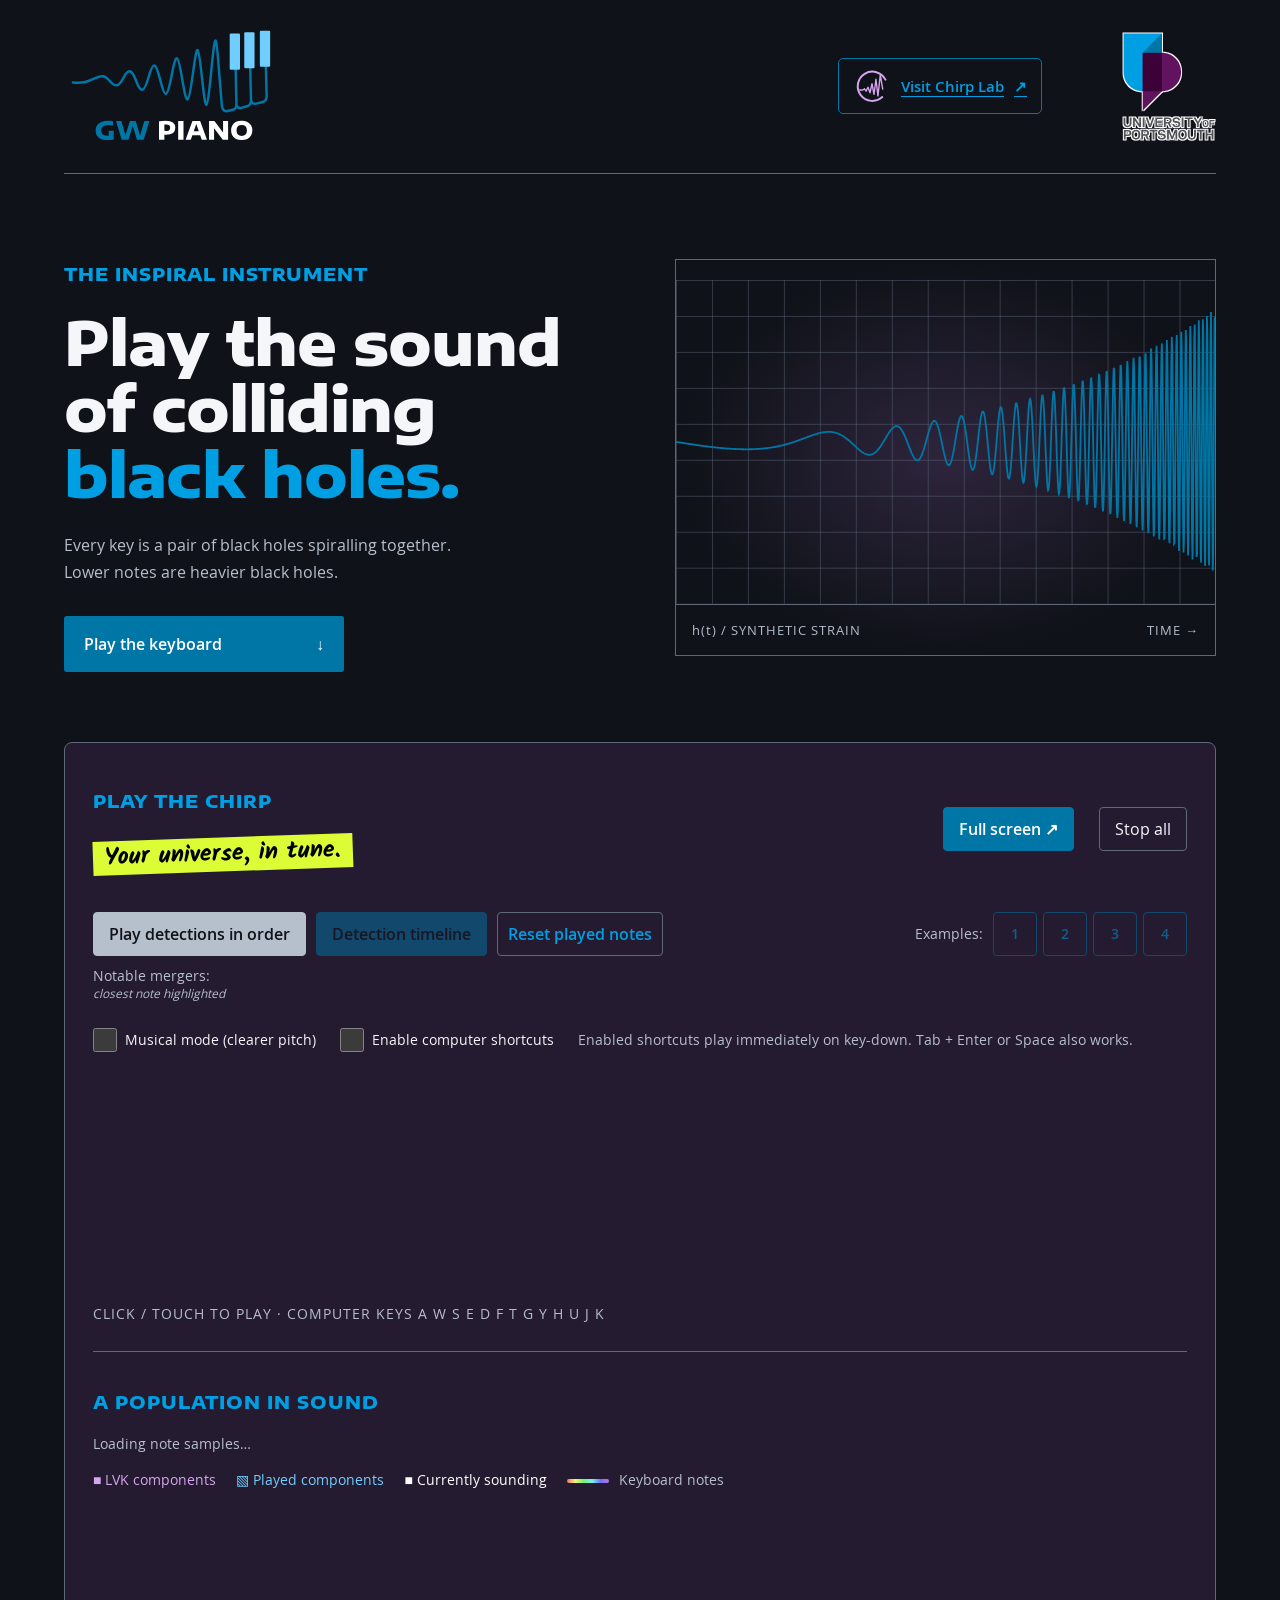
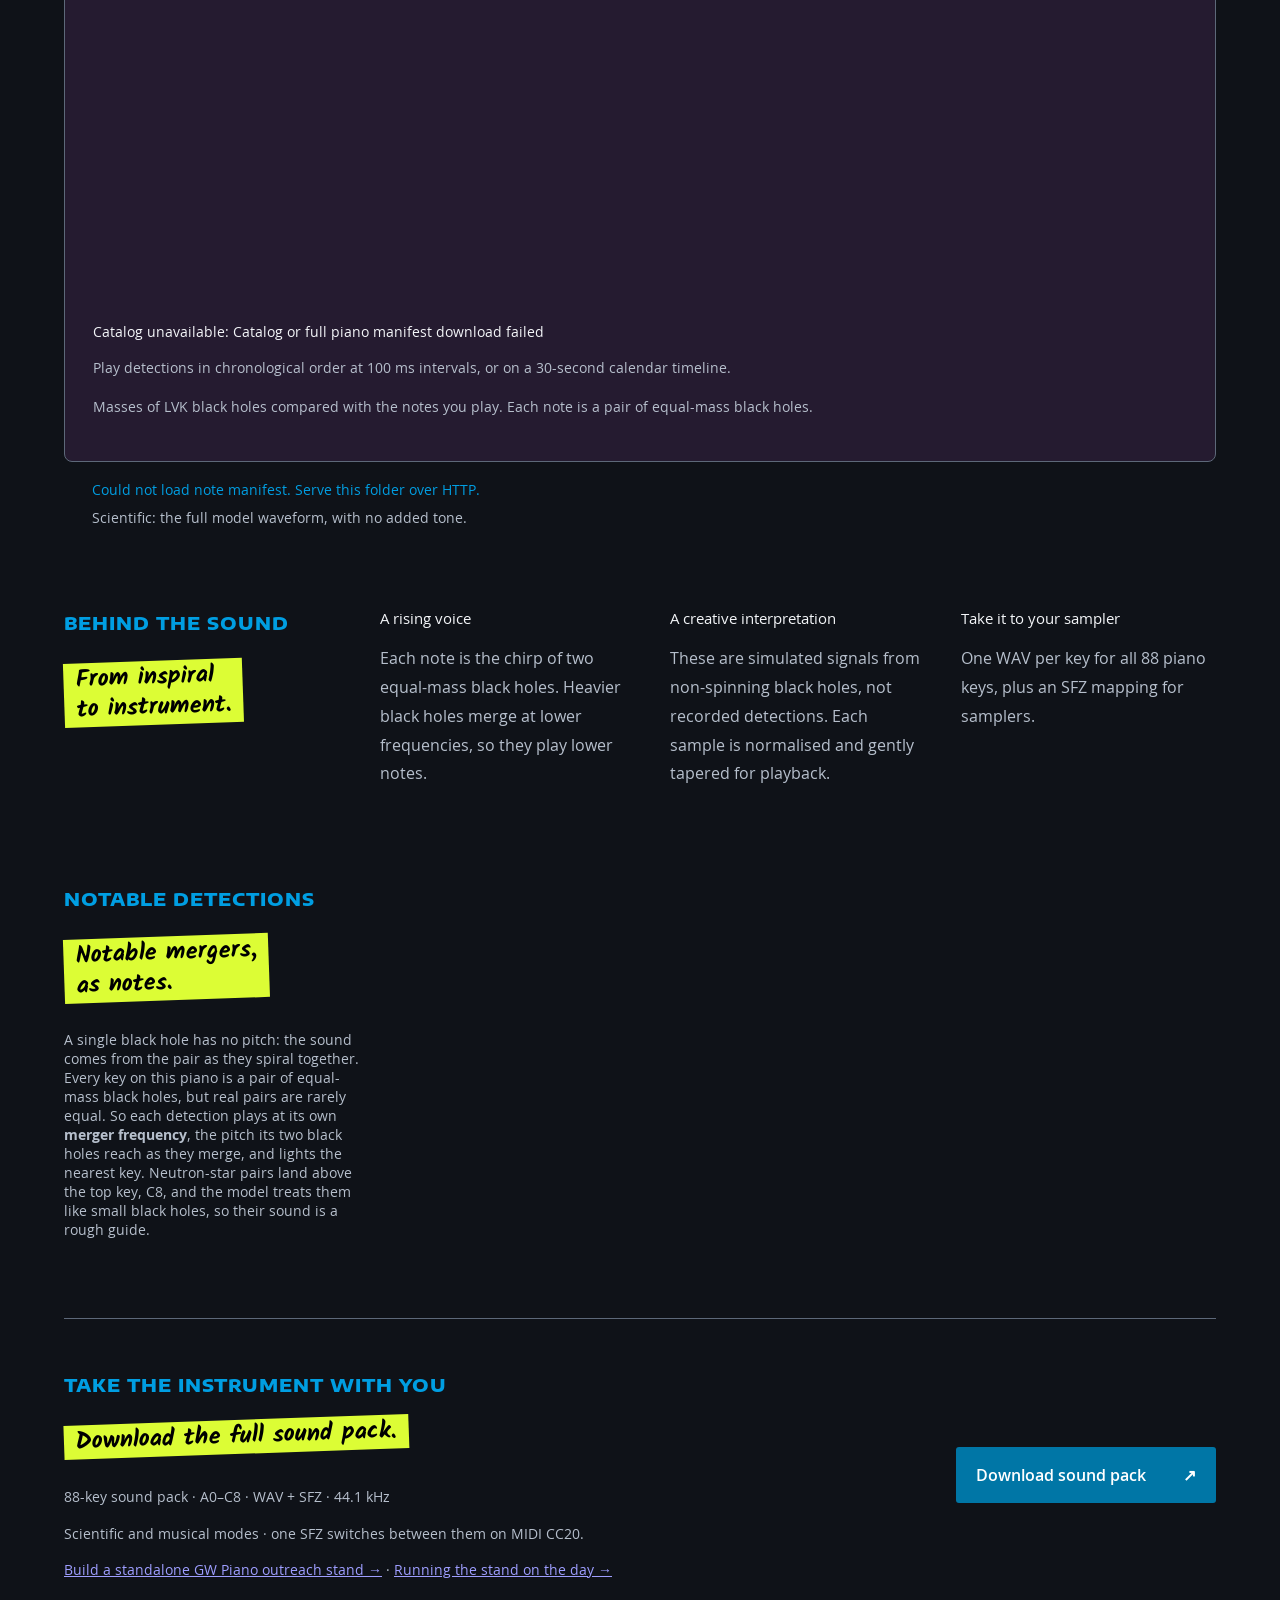
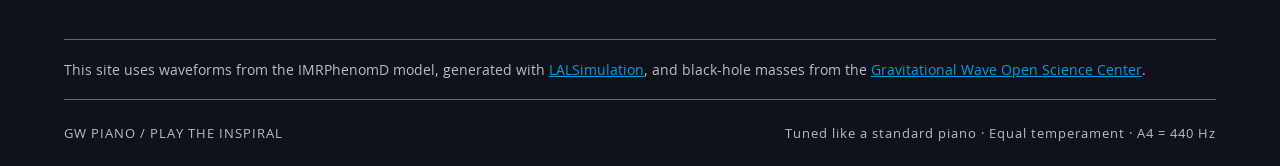
==== src/gw_piano/web/index.html @ 5c6e2a02 "Adopt University of Portsmouth branding and add outreach banner - Single theme config (conf/theme.js" ====
<!doctype html>
<html lang="en"><head><meta charset="utf-8"><meta name="viewport" content="width=device-width,initial-scale=1"><meta name="theme-color" content="#0f1218"><title>GW Piano · Play the inspiral</title><link rel="stylesheet" href="theme.css"><link rel="stylesheet" href="style.css"><script type="module" src="app.js"></script></head>
<body><a class="skip-link" href="#instrument">Skip to keyboard</a><a class="skip-link" href="#population">Skip to mass histogram</a><main>
<header><a class="brand" href="./"><img src="gw-piano-dark.svg" alt="GW Piano — chirp into piano keys" width="220"></a><nav aria-label="Related tools"><a class="chirp-lab" href="https://icg-gravwaves.github.io/chirp-lab/"><img src="chirp-lab.svg" alt="" width="38" height="38"><span>Visit Chirp Lab</span><span aria-hidden="true">↗</span></a></nav><a class="university" href="https://www.port.ac.uk/" aria-label="University of Portsmouth"><img src="portsmouth-dark.svg" alt="University of Portsmouth" width="180"></a></header>
<section class="intro"><div><p class="eyebrow">THE INSPIRAL INSTRUMENT</p><h1>Play the sound<br>of colliding<br><em>black holes.</em></h1><p class="lede">Every key is a pair of black holes spiralling together. Lower notes are heavier black holes.</p><a class="download" href="#instrument">Play the keyboard <span>↓</span></a></div><div class="art"><svg viewBox="0 0 600 360" role="img" aria-label="An accelerating chirp waveform"><defs><pattern id="grid" width="40" height="40" patternUnits="userSpaceOnUse"><path d="M 40 0 L 0 0 0 40" fill="none" stroke="var(--line)" stroke-width="1"/></pattern></defs><rect width="600" height="360" fill="url(#grid)"/><path id="waveform" fill="none" stroke="var(--accent)" stroke-width="2"/></svg><div class="art-label"><span id="hero-label">h(t) / SYNTHETIC STRAIN</span><span>TIME →</span></div></div></section>
<section id="instrument" tabindex="-1" class="instrument" aria-label="Playable keyboard and mass histogram"><div class="toolbar"><div><p class="eyebrow">PLAY THE CHIRP</p><h2 id="current">Your universe, in tune.</h2></div><button id="fullscreen" aria-pressed="false" aria-controls="instrument">Full screen ↗</button><button id="stop">Stop all</button><button id="retry-audio" hidden>Retry audio</button></div><div class="play-actions" role="group" aria-label="Automatic playback"><button id="play-events" type="button" disabled aria-describedby="events-help">Play detections in order</button><button id="play-timeline" type="button" disabled aria-describedby="events-help">Detection timeline</button><button id="pause-events" type="button" aria-pressed="false" hidden>Pause ❚❚</button><button id="reset" type="button">Reset played notes</button><span class="examples" role="group" aria-label="Example tunes"><span aria-hidden="true">Examples:</span><button id="play-tune" data-tune="0" type="button" aria-label="Play example 1" disabled>1</button><button id="play-tune-2" data-tune="1" type="button" aria-label="Play example 2" disabled>2</button><button id="play-tune-3" data-tune="2" type="button" aria-label="Play example 3" disabled>3</button><button id="play-tune-4" data-tune="3" type="button" aria-label="Play example 4" disabled>4</button></span></div><div class="notable-row" role="group" aria-label="Notable detections"><span class="notable-label" aria-hidden="true">Notable mergers:<small>closest note highlighted</small></span><span id="landmark-buttons"></span></div><div class="keyboard-options"><label><input type="checkbox" id="musical-mode" aria-describedby="mode-description"> Musical mode (clearer pitch)</label><label><input type="checkbox" id="shortcuts"> Enable computer shortcuts</label><span>Enabled shortcuts play immediately on key-down. Tab + Enter or Space also works.</span></div><div class="keyboard-scroll"><div id="keyboard" class="keyboard"></div></div><div class="hint"><span>CLICK / TOUCH TO PLAY · COMPUTER KEYS A W S E D F T G Y H U J K</span><span id="range"></span></div><div id="population" tabindex="-1" class="population"><p class="eyebrow">A POPULATION IN SOUND</p><p id="catalog-audio-status" class="small" role="status">Loading note samples…</p><p class="legend"><span class="legend-lvk">■ LVK components</span><span class="legend-played">▧ Played components</span><span class="legend-sounding">■ Currently sounding</span><span class="note-legend"><span class="note-swatch" aria-hidden="true"></span> Keyboard notes</span></p><div class="chart-scroll" role="region" tabindex="0" aria-label="Mass histogram; scroll horizontally to view all bins"><svg id="histogram" viewBox="0 0 1000 370" role="img" aria-label="Overlaid histograms of LVK and played component masses, with solid keyboard note markers behind the bars" aria-describedby="histogram-help"></svg></div><p id="chart-status" role="status"></p><div id="detection-timeline" hidden><div class="run-track"><div id="run-segments"></div><span id="timeline-cursor"></span></div><p id="timeline-date"></p></div><p id="events-help" class="small">Play detections in chronological order at 100 ms intervals, or on a 30-second calendar timeline.</p><p id="histogram-help" class="small">Masses of LVK black holes compared with the notes you play. Each note is a pair of equal-mass black holes.</p><p id="catalog-info" class="small"></p></div></section><div class="instrument-status"><p id="status" role="status">Loading instrument…</p><p id="mode-description" class="playback-note" role="status"></p></div><section class="notes"><div><p class="eyebrow">BEHIND THE SOUND</p><h2>From inspiral<br>to instrument.</h2></div><article><h3>A rising voice</h3><p>Each note is the chirp of two equal-mass black holes. Heavier black holes merge at lower frequencies, so they play lower notes. <span id="note-examples"></span></p></article><article><h3>A creative interpretation</h3><p>These are simulated signals from non-spinning black holes, not recorded detections. Each sample is normalised and gently tapered for playback.</p></article><article><h3>Take it to your sampler</h3><p>One WAV per key for all 88 piano keys, plus an SFZ mapping for samplers.</p></article></section><section class="landmarks" aria-labelledby="landmarks-title"><div><p class="eyebrow">NOTABLE DETECTIONS</p><h2 id="landmarks-title">Notable mergers,<br>as notes.</h2><p class="small">A single black hole has no pitch: the sound comes from the pair as they spiral together. Every key on this piano is a pair of equal-mass black holes, but real pairs are rarely equal. So each detection plays at its own <b>merger frequency</b>, the pitch its two black holes reach as they merge, and lights the nearest key. Neutron-star pairs land above the top key, C8, and the model treats them like small black holes, so their sound is a rough guide.</p></div><div id="landmark-list" class="landmark-list"></div></section>
<section id="sound-pack" class="pack-download" aria-labelledby="pack-title"><div><p class="eyebrow">TAKE THE INSTRUMENT WITH YOU</p><h2 id="pack-title">Download the full sound pack.</h2><p id="pack-info" class="small">88-key sound pack · A0–C8 · WAV + SFZ · 44.1 kHz</p><p class="small">Scientific and musical modes · one SFZ switches between them on MIDI CC20.</p><p class="small"><a href="stand.html">Build a standalone GW Piano outreach stand →</a> · <a href="stand-day.html">Running the stand on the day →</a></p></div><a class="download" href="gw-piano-sound-pack.zip" download>Download sound pack <span>↗</span></a></section><p class="credits small">This site uses waveforms from the IMRPhenomD model, generated with <a href="https://lscsoft.docs.ligo.org/lalsuite/lalsimulation/">LALSimulation</a>, and black-hole masses from the <a href="https://gwosc.org/">Gravitational Wave Open Science Center</a>.</p><footer><span>GW PIANO / PLAY THE INSPIRAL</span><span>Tuned like a standard piano · Equal temperament · A4 = 440 Hz</span></footer>
</main></body></html>
---- src/gw_piano/web/theme.css ----
/* Generated by conf/sync_palette.py; edit conf/theme.json. */
@font-face{font-family:'Encode Sans Expanded';font-weight:800;font-display:swap;src:url(EncodeSansExpanded-ExtraBold.ttf) format('truetype')}
@font-face{font-family:'Open Sans';font-weight:400;font-display:swap;src:url(OpenSans-Regular.ttf) format('truetype')}
@font-face{font-family:'Open Sans';font-weight:600;font-display:swap;src:url(OpenSans-SemiBold.ttf) format('truetype')}
@font-face{font-family:'Open Sans';font-weight:700;font-display:swap;src:url(OpenSans-Bold.ttf) format('truetype')}
@font-face{font-family:'Kalam';font-weight:700;font-display:swap;src:url(Kalam-Bold.ttf) format('truetype')}
@font-face{font-family:'Anton';font-weight:400;font-display:swap;src:url(Anton-Regular.ttf) format('truetype')}
:root {
  color-scheme: dark;
  --brand-purple: #621360;
  --brand-purple-dark: #3c0238;
  --brand-blue: #0076a6;
  --brand-blue-bright: #009ee2;
  --bg: #0f1218;
  --panel: #251b30;
  --surface: #2e253d;
  --line: #5d6879;
  --muted: #b6bfcc;
  --text: #f4f6f9;
  --accent: #0076a6;
  --accent-text: #009ee2;
  --signal: #70ceff;
  --catalog: #d5a5ed;
  --on-accent: #ffffff;
  --on-signal: #0f1218;
  --white: #ffffff;
  --black: #000000;
  --key-white: #eeeeee;
  --key-ink: #313131;
  --key-dark: #171717;
  --key-black: #050505;
  --success: #a9df98;
  --warning: #ffc56e;
  --danger: #ff8eac;
  --accent-glow: #009ee255;
  --signal-glow: #70ceff55;
  --accent-wash: #0076a633;
  --accent-subtle: #0076a614;
  --overlay: #0f1218dd;
  --overlay-light: #0f121855;
  --shadow: #00000088;
  --highlight: #dcfd35;
  --highlight-pink: #e2147e;
  --font-heading: 'Encode Sans Expanded', sans-serif;
  --weight-heading: 800;
  --font-body: 'Open Sans', sans-serif;
  --weight-body: 400;
  --font-note: 'Kalam', sans-serif;
  --weight-note: 700;
  --font-label: 'Anton', sans-serif;
  --weight-label: 400;
}
---- src/gw_piano/web/style.css ----
*{box-sizing:border-box}body{margin:0;background:var(--bg);color:var(--text);font-family:var(--font-body)}main{max-width:1440px;margin:auto;padding:0 5%}header{display:flex;justify-content:space-between;align-items:center;padding:30px 0;border-bottom:1px solid var(--line);font-size:11px;letter-spacing:2px}.brand{font-size:16px;color:inherit;text-decoration:none}.intro{display:grid;grid-template-columns:1fr 1fr;align-items:center;gap:6%;padding:70px 0}.eyebrow{font-size:13px;letter-spacing:2px;color:var(--accent-text)}h1{font-family:var(--font-heading);font-size:clamp(36px,4.8vw,70px);line-height:1.08;font-weight:var(--weight-heading);letter-spacing:-1px;margin:24px 0}em{font-style:normal;color:var(--accent-text)}.lede{max-width:390px;color:var(--muted);font-size:16px;line-height:1.7}.download{display:flex;justify-content:space-between;max-width:280px;background:var(--accent);color:var(--on-accent);padding:17px 20px;text-decoration:none;border-radius:3px;margin-top:30px;font-weight:600}.small{font-size:14px;color:var(--muted)}.art{position:relative;border:1px solid var(--line);padding:20px 0 0;background:radial-gradient(ellipse,var(--surface),transparent 70%)}.art svg{width:100%;display:block}.art-label{display:flex;justify-content:space-between;padding:16px;font-size:13px;letter-spacing:1px;color:var(--muted);border-top:1px solid var(--line)}.instrument{padding:28px;background:var(--panel);border:1px solid var(--line);border-radius:8px}.toolbar{display:flex;align-items:center;gap:25px;margin-bottom:24px}.toolbar>div{flex:1}h2{font-family:var(--font-heading);font-size:24px;font-weight:var(--weight-heading);margin:12px 0}.toolbar label{font-size:14px;letter-spacing:1px;display:flex;align-items:center;gap:12px}input{accent-color:var(--accent);width:100px}button{font:inherit;cursor:pointer}#stop{background:transparent;border:1px solid var(--line);color:var(--text);border-radius:4px;padding:10px 15px}.keyboard-scroll{overflow-x:auto;padding-bottom:6px}.keyboard{position:relative;height:205px;min-width:780px;touch-action:pan-x}.key{appearance:none;-webkit-appearance:none;position:absolute;top:0;border-radius:0 0 5px 5px;display:flex;flex-direction:column;justify-content:flex-end;align-items:center;padding:0 0 15px;border:1px solid var(--line);gap:7px;user-select:none;touch-action:manipulation}.white{height:200px;background:linear-gradient(var(--white),var(--key-white));color:var(--key-ink);z-index:1}.black{height:125px;background:linear-gradient(var(--key-dark),var(--key-black));color:var(--text);z-index:2;box-shadow:0 4px 2px var(--shadow)}.key span{font-size:12px}.key kbd{font-family:inherit;font-size:12px}.key.active{background:var(--accent);color:var(--on-accent);box-shadow:0 0 24px var(--accent-glow)}.black.active{background:var(--signal);color:var(--on-signal);box-shadow:0 0 24px var(--signal-glow)}.key:focus-visible,button:focus-visible,a:focus-visible{outline:3px solid var(--white);outline-offset:3px;box-shadow:0 0 0 6px var(--bg)}.hint{display:flex;justify-content:space-between;gap:20px;color:var(--muted);font-size:14px;letter-spacing:1px;margin-top:15px}#status{font-size:14px;color:var(--accent-text);margin:14px 0 0}.notes{display:grid;grid-template-columns:1.1fr 1fr 1fr 1fr;gap:35px;padding:65px 0}.notes h3{font-size:15px;font-weight:500}.notes article p{font-size:16px;color:var(--muted);line-height:1.8}footer{border-top:1px solid var(--line);padding:24px 0;display:flex;justify-content:space-between;font-size:13px;color:var(--muted);letter-spacing:1px}@media(max-width:760px){header>span{display:none}.intro{grid-template-columns:1fr;padding:40px 0;gap:35px}h1{letter-spacing:-.5px}.art{max-width:550px}.instrument{padding:16px}.toolbar{flex-wrap:wrap;gap:12px}.toolbar>div{flex-basis:100%}.notes{grid-template-columns:1fr 1fr;gap:20px}.hint,footer{flex-direction:column}.hint{line-height:1.7}footer{gap:12px}}@media(prefers-reduced-motion:reduce){*{scroll-behavior:auto}}
.population{margin-top:28px;padding-top:20px;border-top:1px solid var(--line)}.population svg{width:100%;min-height:180px}.population svg text{fill:var(--muted);font:16px sans-serif}.population a{color:var(--accent-text);font-size:14px}.population .small{line-height:1.8}.legend{display:flex;gap:20px;font-size:14px}.legend .legend-lvk{color:var(--catalog)}.legend .legend-played{color:var(--signal)}.legend .legend-sounding{color:var(--white)}#reset{background:transparent;color:var(--accent-text);border:1px solid var(--line);border-radius:4px;padding:10px}#chart-status{font-size:14px}
.brand{display:block;line-height:0}.brand img{display:block;width:220px;height:auto}.university{display:block;padding:8px 0 8px 24px}.university img{display:block;width:94px;height:auto}header{gap:28px;padding:24px 0}@media(max-width:500px){.brand img{width:180px}.university{padding-left:12px}.university img{width:74px}header{gap:16px}}

#fullscreen{background:var(--accent);color:var(--on-accent);border:1px solid var(--accent);border-radius:4px;padding:10px 15px;font-weight:600;min-height:44px}.key{touch-action:none}.outreach-open{overflow:hidden}.instrument.outreach{position:fixed;inset:0;z-index:1000;width:100%;height:100%;height:100dvh;max-width:none;display:flex;flex-direction:column;border:0;border-radius:0;padding:max(20px,env(safe-area-inset-top)) max(20px,env(safe-area-inset-right)) max(20px,env(safe-area-inset-bottom)) max(20px,env(safe-area-inset-left));background:var(--bg)}.instrument.outreach .toolbar{flex-shrink:0;flex-wrap:wrap}.instrument.outreach .toolbar h2{font-size:clamp(18px,2.5vw,32px)}.instrument.outreach .keyboard-scroll{flex:1;min-height:160px;display:flex;overflow:visible}.instrument.outreach .keyboard{min-width:0;width:100%;height:100%}.instrument.outreach .white{height:calc(100% - 5px)}.instrument.outreach .black{height:62%}.instrument.outreach .key span{font-size:clamp(12px,1.4vw,18px)}.instrument.outreach .key kbd{font-size:12px}.instrument.outreach .hint{flex-shrink:0}.instrument.outreach #status{min-height:20px}.instrument:fullscreen{background:var(--bg)}@media(max-width:600px){.instrument.outreach{padding:16px 8px}.instrument.outreach .toolbar{gap:8px}.instrument.outreach .toolbar>div{flex-basis:100%}.instrument.outreach .key kbd{display:none}.instrument.outreach .hint{font-size:12px;gap:4px}.instrument.outreach .key{padding-bottom:12px}}

/* Dual-color focus indicators remain visible on light keys and dark controls. */
.key:focus-visible{outline:3px solid var(--white);outline-offset:-6px;box-shadow:inset 0 0 0 9px var(--bg)}
input:focus-visible,.chart-scroll:focus-visible{outline:3px solid var(--white);outline-offset:3px;box-shadow:0 0 0 6px var(--bg)}
button{min-height:44px}

.keyboard-options{display:flex;align-items:center;flex-wrap:wrap;gap:12px 24px;margin-bottom:16px;font-size:14px;color:var(--muted)}
.keyboard-options label{display:flex;align-items:center;gap:8px;min-height:44px;color:var(--text)}
.keyboard-options input{width:24px;height:24px;margin:0}
.chart-scroll{overflow-x:auto;margin:12px 0}
.population .chart-scroll svg{min-width:1000px;display:block}
input[type=range]{appearance:none;-webkit-appearance:none;background:transparent;min-height:44px}
input[type=range]::-webkit-slider-runnable-track{height:6px;border-radius:3px;background:var(--line)}
input[type=range]::-moz-range-track{height:6px;border-radius:3px;background:var(--line)}
input[type=range]::-webkit-slider-thumb{appearance:none;-webkit-appearance:none;width:22px;height:26px;margin-top:-10px;border:2px solid var(--bg);border-radius:5px;background:var(--accent)}
input[type=range]::-moz-range-thumb{width:22px;height:26px;border:2px solid var(--bg);border-radius:5px;background:var(--accent)}
.instrument.outreach .keyboard-options{flex-shrink:0;margin-bottom:8px}
@media(max-width:600px){.notes{grid-template-columns:1fr}.toolbar{gap:12px}.legend{flex-wrap:wrap}.instrument.outreach .keyboard-options{gap:4px 12px;font-size:12px}}
@media(forced-colors:active){.key{forced-color-adjust:none}.key:focus-visible{outline-color:var(--black);box-shadow:inset 0 0 0 9px var(--white)}}
.instrument.outreach{overflow:auto}
.instrument.outreach .toolbar{position:sticky;top:0;z-index:5;background:var(--bg)}
.skip-link{position:fixed;left:16px;top:-100px;z-index:2000;background:var(--accent);color:var(--bg);padding:12px 18px;font-size:16px}
.skip-link:focus{top:12px}
section:focus-visible{outline:3px solid var(--white);outline-offset:3px}

#retry-audio{background:var(--accent);color:var(--bg);border:1px solid var(--accent);border-radius:4px;padding:10px 15px}.playback-note{font-size:14px;color:var(--muted);line-height:1.5;margin:8px 0 0}.key:disabled{cursor:wait}.key:disabled span,.key:disabled kbd{color:inherit}.instrument.outreach .playback-note{font-size:12px;flex-shrink:0}

.pack-download{display:flex;justify-content:space-between;align-items:center;flex-wrap:wrap;gap:24px;border-top:1px solid var(--line);padding:36px 0 44px}.pack-download .download{margin:0;min-width:260px}.pack-download .small{line-height:1.6}

.legend{flex-wrap:wrap}.note-legend{color:var(--muted)}.note-swatch{display:inline-block;width:42px;height:4px;margin-right:6px;vertical-align:middle;border-radius:2px;background:linear-gradient(90deg,hsl(0,85%,70%),hsl(60,85%,70%),hsl(120,85%,70%),hsl(180,85%,70%),hsl(240,85%,70%),hsl(275,85%,70%))}.population svg text.note-label{font-size:12px;font-weight:500;stroke:var(--bg);stroke-width:3px;paint-order:stroke;stroke-linejoin:round}.population svg text.played-note{font-weight:var(--weight-heading);text-decoration:underline}

.note-labels{pointer-events:none}

#play-events{background:var(--accent);color:var(--bg);border:1px solid var(--accent);border-radius:4px;padding:10px 15px;font-weight:600}#play-events:disabled{background:var(--muted);border-color:var(--muted);cursor:wait}

.note-marker.sounding-note line{stroke:var(--white);stroke-opacity:1;stroke-width:3}.population svg text.note-label.sounding-note{fill:var(--white)!important;font-weight:var(--weight-heading);text-decoration:underline}

.played-bar{fill:url(#played-stripes);fill-opacity:1;stroke:none}.played-bar.sounding-bin{fill:var(--white)}

.run-track{position:relative;height:36px;margin:22px 0;background:var(--surface);border:1px solid var(--line)}#run-segments a{position:absolute;top:0;height:100%;background:var(--brand-purple);color:var(--white);text-align:center;font-size:12px;padding-top:6px;box-sizing:border-box;overflow:hidden}#timeline-cursor{position:absolute;top:-5px;bottom:-5px;width:3px;background:var(--white);pointer-events:none}#timeline-date{font-family:ui-monospace,SFMono-Regular,Menlo,Consolas,monospace;font-variant-numeric:tabular-nums;color:var(--white);font-size:14px}

header nav{margin-left:auto;margin-right:28px}.chirp-lab{display:inline-flex;align-items:center;gap:10px;color:var(--accent-text);font-size:15px;font-weight:600;letter-spacing:0;text-underline-offset:4px;white-space:nowrap}@media(max-width:600px){header{flex-wrap:wrap;gap:20px}header nav{margin-left:0;margin-right:0;order:3;width:100%}}

.chirp-lab{border:1px solid var(--accent);border-radius:5px;padding:8px 14px;text-decoration:underline;min-height:44px}.chirp-lab:hover{background:var(--surface);color:var(--white)}.chirp-lab:focus-visible{outline:3px solid var(--white);outline-offset:4px}

.population .toolbar{flex-wrap:wrap}.population .toolbar>div:first-child{flex:1 0 100%}.toolbar>.timeline-toggle{flex:0 0 auto;display:inline-flex;border:1px solid var(--accent);border-radius:6px;padding:3px;gap:3px;max-width:100%}.timeline-toggle button{appearance:none;-webkit-appearance:none;display:block;margin:0;border:0;min-height:44px;padding:8px 14px;border-radius:3px;color:var(--text);background:transparent;font:inherit;font-size:14px;line-height:1.3;white-space:nowrap}.timeline-toggle button[aria-checked="true"]{background:var(--accent);color:var(--bg);font-weight:700}.timeline-toggle button:focus-visible{outline:3px solid var(--white);outline-offset:4px}.timeline-toggle button:hover{box-shadow:inset 0 0 0 1px var(--accent)}

@media(max-width:600px){.toolbar>.timeline-toggle{flex:1 1 100%;width:100%;min-width:0}.timeline-toggle button{flex:1 1 0;min-width:0;white-space:normal}}

#pause-events{background:transparent;color:var(--accent-text);border:1px solid var(--accent);border-radius:4px;padding:10px 15px;font-weight:600}#pause-events[aria-pressed="true"]{background:var(--accent);color:var(--bg)}
.credits{border-top:1px solid var(--line);padding:20px 0 0;margin:0 0 20px}.credits a{color:var(--accent-text)}

.play-actions{display:flex;flex-wrap:wrap;gap:10px;margin-bottom:16px}.play-actions button{border-radius:4px;padding:10px 15px;font-weight:600}[data-tune],#play-timeline{background:transparent;color:var(--accent-text);border:1px solid var(--accent)}#play-timeline{background:var(--accent);color:var(--bg)}[data-tune]:disabled,#play-timeline:disabled{opacity:.5;cursor:wait}.play-actions [data-state="playing"],.play-actions [data-state="preparing"]{background:var(--white);color:var(--bg);border-color:var(--white)}
/* Full screen: keyboard on top at a fixed share of the height, histogram and timeline below. */
.instrument.outreach .keyboard-scroll{flex:0 0 auto;height:clamp(160px,38dvh,420px)}.instrument.outreach .play-actions{flex-shrink:0;margin-bottom:8px}.instrument.outreach .population{flex-shrink:0;margin-top:12px;padding-top:12px}.instrument.outreach .population .small{margin:4px 0}.instrument.outreach .chart-scroll svg{min-width:0;width:100%;max-height:40dvh}.instrument.outreach .run-track{margin:10px 0}
@media(max-width:600px){.play-actions button{flex:1 1 100%}}
.instrument.outreach .keyboard-scroll{height:clamp(150px,32dvh,380px)}.instrument.outreach .keyboard-options>span,.instrument.outreach #events-help,.instrument.outreach #histogram-help,.instrument.outreach #catalog-info,.instrument.outreach .population>.eyebrow,.instrument.outreach .hint{display:none}.instrument.outreach .toolbar{margin-bottom:10px}.instrument.outreach .toolbar h2{margin:4px 0}.instrument.outreach .chart-scroll svg{max-height:38dvh}
.instrument.outreach .keyboard-scroll{height:clamp(150px,30dvh,360px)}.instrument.outreach .population{flex:1 1 auto;min-height:0;display:flex;flex-direction:column;margin-top:8px;padding-top:8px}.instrument.outreach .chart-scroll{flex:1 1 auto;min-height:150px;margin:4px 0}.instrument.outreach .chart-scroll svg{height:100%;max-height:none;min-height:0}.instrument.outreach #catalog-audio-status,.instrument.outreach #mode-description{display:none}.instrument.outreach .legend{margin:0}.instrument.outreach #chart-status{margin:2px 0}
.instrument-status{padding:4px 28px 0}
.examples{display:inline-flex;align-items:center;gap:6px;margin-left:auto;color:var(--muted);font-size:14px}.examples span{margin-right:4px}.play-actions .examples button{min-width:44px;min-height:44px;padding:8px 0;text-align:center}@media(max-width:600px){.examples{margin-left:0;flex:1 1 100%}.play-actions .examples button{flex:1 1 0}}
.landmarks{display:grid;grid-template-columns:1.1fr 3fr;gap:35px;padding:0 0 65px}.landmark-list{display:grid;grid-template-columns:repeat(auto-fill,minmax(250px,1fr));gap:20px}.landmark{border:1px solid var(--line);border-radius:8px;padding:18px;background:var(--panel)}.landmark h3{font-size:15px;font-weight:500;margin:6px 0}.landmark p{font-size:15px;color:var(--muted);line-height:1.7;margin:8px 0}.landmark .eyebrow{font-size:12px}.landmark .pair{font-size:14px;margin:4px 0}.landmark .landmark-note{font-family:var(--font-heading);font-weight:var(--weight-heading);font-size:20px;color:var(--accent-text);margin:6px 0 12px}.landmark button{background:transparent;border:1px solid var(--line);color:var(--text);border-radius:4px;padding:8px 12px}@media(max-width:760px){.landmarks{grid-template-columns:1fr}}

/* Section headings: eyebrow in the heading face, subtitle as a handwritten note on a lime highlight */
.eyebrow{font-family:var(--font-heading);font-weight:var(--weight-heading);color:var(--accent-text);letter-spacing:1px}
section>div>h2,.toolbar h2{display:inline-block;font-family:var(--font-note);font-weight:var(--weight-note);color:var(--black);background:var(--highlight);padding:2px 12px;line-height:1.25;letter-spacing:0}
.notable-row{display:flex;flex-wrap:wrap;align-items:center;gap:6px;margin:-6px 0 16px;color:var(--muted);font-size:14px}
.notable-row>span:first-child{margin-right:4px}#landmark-buttons{display:contents}
#landmark-buttons button{background:transparent;color:var(--accent-text);border:1px solid var(--accent);border-radius:4px;padding:6px 10px;font-size:13px;min-height:36px}
#landmark-buttons button:hover{background:var(--accent-wash)}
/* Landmark cards follow the section heading style */
.landmark .eyebrow{font-size:16px;letter-spacing:0;color:var(--accent-text)}
.landmark h3{display:inline-block;font-family:var(--font-note);font-weight:var(--weight-note);font-size:17px;color:var(--black);background:var(--highlight);padding:1px 8px;line-height:1.3}
/* Larger section titles; subtitles tilted like a stuck-on label */
.eyebrow{font-size:18px}
section>div>h2,.toolbar h2,.landmark h3{transform:rotate(-2deg);transform-origin:left center}
.landmark .eyebrow{font-size:16px}
/* University pink marks what is sounding now and what the pointer is over */
.play-actions [data-state="playing"],.play-actions [data-state="preparing"],#play-events[data-state="playing"],#play-timeline[data-state="playing"],#play-events[data-state="preparing"],#play-timeline[data-state="preparing"]{background:var(--highlight-pink);color:var(--white);border-color:var(--highlight-pink)}
#landmark-buttons button:hover,.landmark button:hover,[data-tune]:hover{background:var(--highlight-pink);color:var(--white);border-color:var(--highlight-pink)}
.key.active,.black.active{background:var(--highlight-pink);color:var(--white);box-shadow:0 0 24px #e2147e66}

/* Notable merger buttons span the panel; pink while sounding */
.notable-row{flex-wrap:nowrap;align-items:stretch}
.notable-label{display:flex;flex-direction:column;justify-content:center;margin-right:6px;white-space:nowrap}
.notable-label small{font-size:12px;color:var(--muted);font-style:italic}
#landmark-buttons{display:flex;flex:1;gap:6px;flex-wrap:wrap}
#landmark-buttons button{flex:1 1 0;min-width:110px;font-family:var(--font-heading);font-weight:var(--weight-heading);font-size:13px}
#landmark-buttons button[data-state="playing"]{background:var(--highlight-pink);color:var(--white);border-color:var(--highlight-pink)}
@media(max-width:760px){.notable-row{flex-wrap:wrap}}
#landmark-buttons{display:grid;grid-template-columns:repeat(4,1fr)}
#landmark-buttons button{min-width:0}
@media(min-width:1200px){#landmark-buttons{grid-template-columns:repeat(8,1fr)}}
.instrument.outreach #landmark-buttons{grid-template-columns:repeat(8,1fr)}
.landmark h3{display:table;margin-left:auto;margin-right:auto;text-align:center;transform-origin:center}
/* A sounding key shows only the pink highlight; the focus ring returns once it stops */
.key.active:focus-visible,.black.active:focus-visible{outline:none;box-shadow:0 0 24px #e2147e66}
.landmark .pair{color:var(--highlight-pink);font-weight:600}
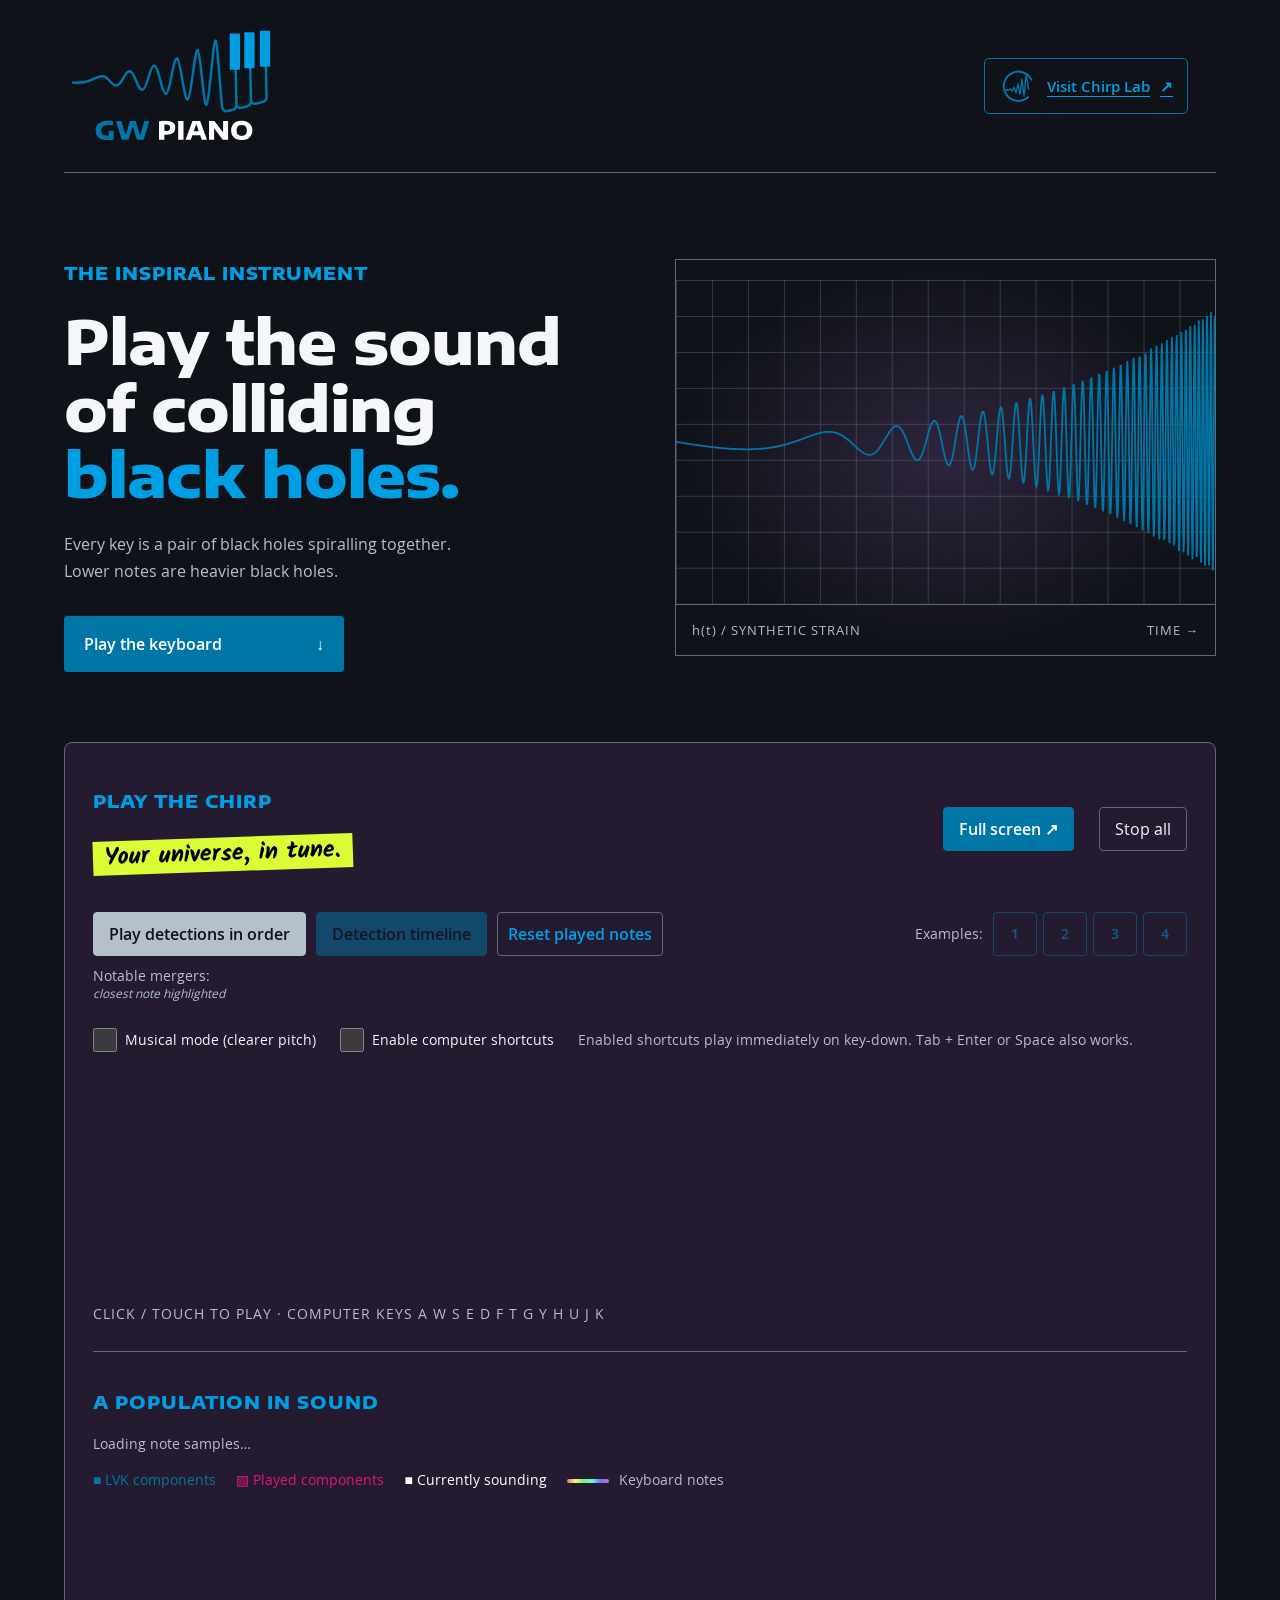
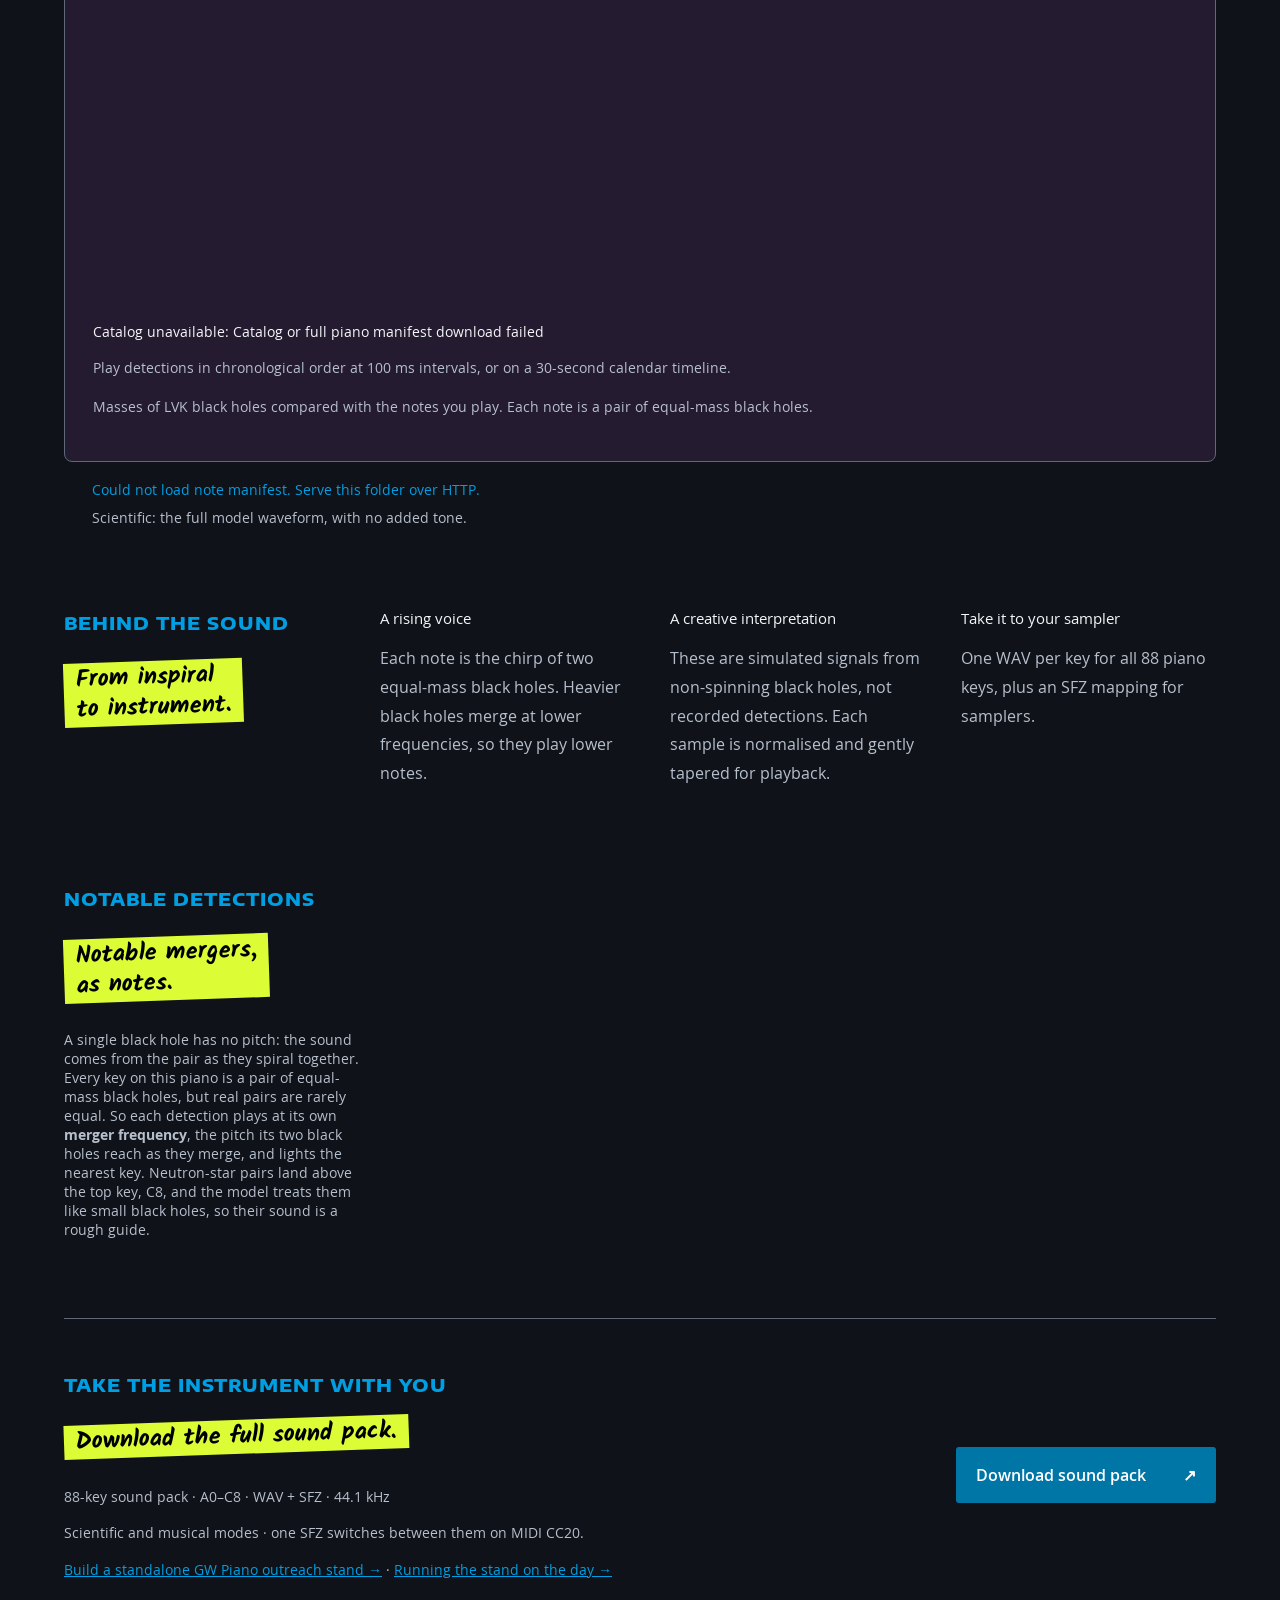
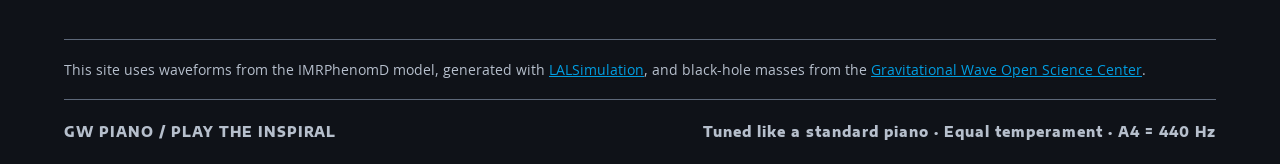
==== commit 99e50d9f: "Drop University logo, restyle kiosk screens and record the spectrogram - Remove the University of Po" ====
--- a/src/gw_piano/web/index.html
+++ b/src/gw_piano/web/index.html
@@ -1,7 +1,7 @@
 <!doctype html>
 <html lang="en"><head><meta charset="utf-8"><meta name="viewport" content="width=device-width,initial-scale=1"><meta name="theme-color" content="#0f1218"><title>GW Piano · Play the inspiral</title><link rel="stylesheet" href="theme.css"><link rel="stylesheet" href="style.css"><script type="module" src="app.js"></script></head>
 <body><a class="skip-link" href="#instrument">Skip to keyboard</a><a class="skip-link" href="#population">Skip to mass histogram</a><main>
-<header><a class="brand" href="./"><img src="gw-piano-dark.svg" alt="GW Piano — chirp into piano keys" width="220"></a><nav aria-label="Related tools"><a class="chirp-lab" href="https://icg-gravwaves.github.io/chirp-lab/"><img src="chirp-lab.svg" alt="" width="38" height="38"><span>Visit Chirp Lab</span><span aria-hidden="true">↗</span></a></nav><a class="university" href="https://www.port.ac.uk/" aria-label="University of Portsmouth"><img src="portsmouth-dark.svg" alt="University of Portsmouth" width="180"></a></header>
+<header><a class="brand" href="./"><img src="gw-piano-dark.svg" alt="GW Piano — chirp into piano keys" width="220"></a><nav aria-label="Related tools"><a class="chirp-lab" href="https://icg-gravwaves.github.io/chirp-lab/"><img src="chirp-lab.svg" alt="" width="38" height="38"><span>Visit Chirp Lab</span><span aria-hidden="true">↗</span></a></nav></header>
 <section class="intro"><div><p class="eyebrow">THE INSPIRAL INSTRUMENT</p><h1>Play the sound<br>of colliding<br><em>black holes.</em></h1><p class="lede">Every key is a pair of black holes spiralling together. Lower notes are heavier black holes.</p><a class="download" href="#instrument">Play the keyboard <span>↓</span></a></div><div class="art"><svg viewBox="0 0 600 360" role="img" aria-label="An accelerating chirp waveform"><defs><pattern id="grid" width="40" height="40" patternUnits="userSpaceOnUse"><path d="M 40 0 L 0 0 0 40" fill="none" stroke="var(--line)" stroke-width="1"/></pattern></defs><rect width="600" height="360" fill="url(#grid)"/><path id="waveform" fill="none" stroke="var(--accent)" stroke-width="2"/></svg><div class="art-label"><span id="hero-label">h(t) / SYNTHETIC STRAIN</span><span>TIME →</span></div></div></section>
 <section id="instrument" tabindex="-1" class="instrument" aria-label="Playable keyboard and mass histogram"><div class="toolbar"><div><p class="eyebrow">PLAY THE CHIRP</p><h2 id="current">Your universe, in tune.</h2></div><button id="fullscreen" aria-pressed="false" aria-controls="instrument">Full screen ↗</button><button id="stop">Stop all</button><button id="retry-audio" hidden>Retry audio</button></div><div class="play-actions" role="group" aria-label="Automatic playback"><button id="play-events" type="button" disabled aria-describedby="events-help">Play detections in order</button><button id="play-timeline" type="button" disabled aria-describedby="events-help">Detection timeline</button><button id="pause-events" type="button" aria-pressed="false" hidden>Pause ❚❚</button><button id="reset" type="button">Reset played notes</button><span class="examples" role="group" aria-label="Example tunes"><span aria-hidden="true">Examples:</span><button id="play-tune" data-tune="0" type="button" aria-label="Play example 1" disabled>1</button><button id="play-tune-2" data-tune="1" type="button" aria-label="Play example 2" disabled>2</button><button id="play-tune-3" data-tune="2" type="button" aria-label="Play example 3" disabled>3</button><button id="play-tune-4" data-tune="3" type="button" aria-label="Play example 4" disabled>4</button></span></div><div class="notable-row" role="group" aria-label="Notable detections"><span class="notable-label" aria-hidden="true">Notable mergers:<small>closest note highlighted</small></span><span id="landmark-buttons"></span></div><div class="keyboard-options"><label><input type="checkbox" id="musical-mode" aria-describedby="mode-description"> Musical mode (clearer pitch)</label><label><input type="checkbox" id="shortcuts"> Enable computer shortcuts</label><span>Enabled shortcuts play immediately on key-down. Tab + Enter or Space also works.</span></div><div class="keyboard-scroll"><div id="keyboard" class="keyboard"></div></div><div class="hint"><span>CLICK / TOUCH TO PLAY · COMPUTER KEYS A W S E D F T G Y H U J K</span><span id="range"></span></div><div id="population" tabindex="-1" class="population"><p class="eyebrow">A POPULATION IN SOUND</p><p id="catalog-audio-status" class="small" role="status">Loading note samples…</p><p class="legend"><span class="legend-lvk">■ LVK components</span><span class="legend-played">▧ Played components</span><span class="legend-sounding">■ Currently sounding</span><span class="note-legend"><span class="note-swatch" aria-hidden="true"></span> Keyboard notes</span></p><div class="chart-scroll" role="region" tabindex="0" aria-label="Mass histogram; scroll horizontally to view all bins"><svg id="histogram" viewBox="0 0 1000 370" role="img" aria-label="Overlaid histograms of LVK and played component masses, with solid keyboard note markers behind the bars" aria-describedby="histogram-help"></svg></div><p id="chart-status" role="status"></p><div id="detection-timeline" hidden><div class="run-track"><div id="run-segments"></div><span id="timeline-cursor"></span></div><p id="timeline-date"></p></div><p id="events-help" class="small">Play detections in chronological order at 100 ms intervals, or on a 30-second calendar timeline.</p><p id="histogram-help" class="small">Masses of LVK black holes compared with the notes you play. Each note is a pair of equal-mass black holes.</p><p id="catalog-info" class="small"></p></div></section><div class="instrument-status"><p id="status" role="status">Loading instrument…</p><p id="mode-description" class="playback-note" role="status"></p></div><section class="notes"><div><p class="eyebrow">BEHIND THE SOUND</p><h2>From inspiral<br>to instrument.</h2></div><article><h3>A rising voice</h3><p>Each note is the chirp of two equal-mass black holes. Heavier black holes merge at lower frequencies, so they play lower notes. <span id="note-examples"></span></p></article><article><h3>A creative interpretation</h3><p>These are simulated signals from non-spinning black holes, not recorded detections. Each sample is normalised and gently tapered for playback.</p></article><article><h3>Take it to your sampler</h3><p>One WAV per key for all 88 piano keys, plus an SFZ mapping for samplers.</p></article></section><section class="landmarks" aria-labelledby="landmarks-title"><div><p class="eyebrow">NOTABLE DETECTIONS</p><h2 id="landmarks-title">Notable mergers,<br>as notes.</h2><p class="small">A single black hole has no pitch: the sound comes from the pair as they spiral together. Every key on this piano is a pair of equal-mass black holes, but real pairs are rarely equal. So each detection plays at its own <b>merger frequency</b>, the pitch its two black holes reach as they merge, and lights the nearest key. Neutron-star pairs land above the top key, C8, and the model treats them like small black holes, so their sound is a rough guide.</p></div><div id="landmark-list" class="landmark-list"></div></section>
 <section id="sound-pack" class="pack-download" aria-labelledby="pack-title"><div><p class="eyebrow">TAKE THE INSTRUMENT WITH YOU</p><h2 id="pack-title">Download the full sound pack.</h2><p id="pack-info" class="small">88-key sound pack · A0–C8 · WAV + SFZ · 44.1 kHz</p><p class="small">Scientific and musical modes · one SFZ switches between them on MIDI CC20.</p><p class="small"><a href="stand.html">Build a standalone GW Piano outreach stand →</a> · <a href="stand-day.html">Running the stand on the day →</a></p></div><a class="download" href="gw-piano-sound-pack.zip" download>Download sound pack <span>↗</span></a></section><p class="credits small">This site uses waveforms from the IMRPhenomD model, generated with <a href="https://lscsoft.docs.ligo.org/lalsuite/lalsimulation/">LALSimulation</a>, and black-hole masses from the <a href="https://gwosc.org/">Gravitational Wave Open Science Center</a>.</p><footer><span>GW PIANO / PLAY THE INSPIRAL</span><span>Tuned like a standard piano · Equal temperament · A4 = 440 Hz</span></footer>
--- a/src/gw_piano/web/theme.css
+++ b/src/gw_piano/web/theme.css
@@ -19,8 +19,8 @@
   --text: #f4f6f9;
   --accent: #0076a6;
   --accent-text: #009ee2;
-  --signal: #70ceff;
-  --catalog: #d5a5ed;
+  --signal: #009ee2;
+  --catalog: #0076a6;
   --on-accent: #ffffff;
   --on-signal: #0f1218;
   --white: #ffffff;
@@ -29,11 +29,11 @@
   --key-ink: #313131;
   --key-dark: #171717;
   --key-black: #050505;
-  --success: #a9df98;
-  --warning: #ffc56e;
-  --danger: #ff8eac;
+  --success: #dcfd35;
+  --warning: #dcfd35;
+  --danger: #e2147e;
   --accent-glow: #009ee255;
-  --signal-glow: #70ceff55;
+  --signal-glow: #009ee255;
   --accent-wash: #0076a633;
   --accent-subtle: #0076a614;
   --overlay: #0f1218dd;
@@ -41,6 +41,7 @@
   --shadow: #00000088;
   --highlight: #dcfd35;
   --highlight-pink: #e2147e;
+  --played: #e2147e;
   --font-heading: 'Encode Sans Expanded', sans-serif;
   --weight-heading: 800;
   --font-body: 'Open Sans', sans-serif;
--- a/src/gw_piano/web/style.css
+++ b/src/gw_piano/web/style.css
@@ -1,6 +1,6 @@
 *{box-sizing:border-box}body{margin:0;background:var(--bg);color:var(--text);font-family:var(--font-body)}main{max-width:1440px;margin:auto;padding:0 5%}header{display:flex;justify-content:space-between;align-items:center;padding:30px 0;border-bottom:1px solid var(--line);font-size:11px;letter-spacing:2px}.brand{font-size:16px;color:inherit;text-decoration:none}.intro{display:grid;grid-template-columns:1fr 1fr;align-items:center;gap:6%;padding:70px 0}.eyebrow{font-size:13px;letter-spacing:2px;color:var(--accent-text)}h1{font-family:var(--font-heading);font-size:clamp(36px,4.8vw,70px);line-height:1.08;font-weight:var(--weight-heading);letter-spacing:-1px;margin:24px 0}em{font-style:normal;color:var(--accent-text)}.lede{max-width:390px;color:var(--muted);font-size:16px;line-height:1.7}.download{display:flex;justify-content:space-between;max-width:280px;background:var(--accent);color:var(--on-accent);padding:17px 20px;text-decoration:none;border-radius:3px;margin-top:30px;font-weight:600}.small{font-size:14px;color:var(--muted)}.art{position:relative;border:1px solid var(--line);padding:20px 0 0;background:radial-gradient(ellipse,var(--surface),transparent 70%)}.art svg{width:100%;display:block}.art-label{display:flex;justify-content:space-between;padding:16px;font-size:13px;letter-spacing:1px;color:var(--muted);border-top:1px solid var(--line)}.instrument{padding:28px;background:var(--panel);border:1px solid var(--line);border-radius:8px}.toolbar{display:flex;align-items:center;gap:25px;margin-bottom:24px}.toolbar>div{flex:1}h2{font-family:var(--font-heading);font-size:24px;font-weight:var(--weight-heading);margin:12px 0}.toolbar label{font-size:14px;letter-spacing:1px;display:flex;align-items:center;gap:12px}input{accent-color:var(--accent);width:100px}button{font:inherit;cursor:pointer}#stop{background:transparent;border:1px solid var(--line);color:var(--text);border-radius:4px;padding:10px 15px}.keyboard-scroll{overflow-x:auto;padding-bottom:6px}.keyboard{position:relative;height:205px;min-width:780px;touch-action:pan-x}.key{appearance:none;-webkit-appearance:none;position:absolute;top:0;border-radius:0 0 5px 5px;display:flex;flex-direction:column;justify-content:flex-end;align-items:center;padding:0 0 15px;border:1px solid var(--line);gap:7px;user-select:none;touch-action:manipulation}.white{height:200px;background:linear-gradient(var(--white),var(--key-white));color:var(--key-ink);z-index:1}.black{height:125px;background:linear-gradient(var(--key-dark),var(--key-black));color:var(--text);z-index:2;box-shadow:0 4px 2px var(--shadow)}.key span{font-size:12px}.key kbd{font-family:inherit;font-size:12px}.key.active{background:var(--accent);color:var(--on-accent);box-shadow:0 0 24px var(--accent-glow)}.black.active{background:var(--signal);color:var(--on-signal);box-shadow:0 0 24px var(--signal-glow)}.key:focus-visible,button:focus-visible,a:focus-visible{outline:3px solid var(--white);outline-offset:3px;box-shadow:0 0 0 6px var(--bg)}.hint{display:flex;justify-content:space-between;gap:20px;color:var(--muted);font-size:14px;letter-spacing:1px;margin-top:15px}#status{font-size:14px;color:var(--accent-text);margin:14px 0 0}.notes{display:grid;grid-template-columns:1.1fr 1fr 1fr 1fr;gap:35px;padding:65px 0}.notes h3{font-size:15px;font-weight:500}.notes article p{font-size:16px;color:var(--muted);line-height:1.8}footer{border-top:1px solid var(--line);padding:24px 0;display:flex;justify-content:space-between;font-size:13px;color:var(--muted);letter-spacing:1px}@media(max-width:760px){header>span{display:none}.intro{grid-template-columns:1fr;padding:40px 0;gap:35px}h1{letter-spacing:-.5px}.art{max-width:550px}.instrument{padding:16px}.toolbar{flex-wrap:wrap;gap:12px}.toolbar>div{flex-basis:100%}.notes{grid-template-columns:1fr 1fr;gap:20px}.hint,footer{flex-direction:column}.hint{line-height:1.7}footer{gap:12px}}@media(prefers-reduced-motion:reduce){*{scroll-behavior:auto}}
-.population{margin-top:28px;padding-top:20px;border-top:1px solid var(--line)}.population svg{width:100%;min-height:180px}.population svg text{fill:var(--muted);font:16px sans-serif}.population a{color:var(--accent-text);font-size:14px}.population .small{line-height:1.8}.legend{display:flex;gap:20px;font-size:14px}.legend .legend-lvk{color:var(--catalog)}.legend .legend-played{color:var(--signal)}.legend .legend-sounding{color:var(--white)}#reset{background:transparent;color:var(--accent-text);border:1px solid var(--line);border-radius:4px;padding:10px}#chart-status{font-size:14px}
-.brand{display:block;line-height:0}.brand img{display:block;width:220px;height:auto}.university{display:block;padding:8px 0 8px 24px}.university img{display:block;width:94px;height:auto}header{gap:28px;padding:24px 0}@media(max-width:500px){.brand img{width:180px}.university{padding-left:12px}.university img{width:74px}header{gap:16px}}
+.population{margin-top:28px;padding-top:20px;border-top:1px solid var(--line)}.population svg{width:100%;min-height:180px}.population svg text{fill:var(--muted);font:16px var(--font-body)}.population a{color:var(--accent-text);font-size:14px}.population .small{line-height:1.8}.legend{display:flex;gap:20px;font-size:14px}.legend .legend-lvk{color:var(--catalog)}.legend .legend-played{color:var(--played)}.legend .legend-sounding{color:var(--white)}#reset{background:transparent;color:var(--accent-text);border:1px solid var(--line);border-radius:4px;padding:10px}#chart-status{font-size:14px}
+.brand{display:block;line-height:0}.brand img{display:block;width:220px;height:auto}header{gap:28px;padding:24px 0}@media(max-width:500px){.brand img{width:180px}header{gap:16px}}
 
 #fullscreen{background:var(--accent);color:var(--on-accent);border:1px solid var(--accent);border-radius:4px;padding:10px 15px;font-weight:600;min-height:44px}.key{touch-action:none}.outreach-open{overflow:hidden}.instrument.outreach{position:fixed;inset:0;z-index:1000;width:100%;height:100%;height:100dvh;max-width:none;display:flex;flex-direction:column;border:0;border-radius:0;padding:max(20px,env(safe-area-inset-top)) max(20px,env(safe-area-inset-right)) max(20px,env(safe-area-inset-bottom)) max(20px,env(safe-area-inset-left));background:var(--bg)}.instrument.outreach .toolbar{flex-shrink:0;flex-wrap:wrap}.instrument.outreach .toolbar h2{font-size:clamp(18px,2.5vw,32px)}.instrument.outreach .keyboard-scroll{flex:1;min-height:160px;display:flex;overflow:visible}.instrument.outreach .keyboard{min-width:0;width:100%;height:100%}.instrument.outreach .white{height:calc(100% - 5px)}.instrument.outreach .black{height:62%}.instrument.outreach .key span{font-size:clamp(12px,1.4vw,18px)}.instrument.outreach .key kbd{font-size:12px}.instrument.outreach .hint{flex-shrink:0}.instrument.outreach #status{min-height:20px}.instrument:fullscreen{background:var(--bg)}@media(max-width:600px){.instrument.outreach{padding:16px 8px}.instrument.outreach .toolbar{gap:8px}.instrument.outreach .toolbar>div{flex-basis:100%}.instrument.outreach .key kbd{display:none}.instrument.outreach .hint{font-size:12px;gap:4px}.instrument.outreach .key{padding-bottom:12px}}
 
@@ -100,3 +100,13 @@
 /* A sounding key shows only the pink highlight; the focus ring returns once it stops */
 .key.active:focus-visible,.black.active:focus-visible{outline:none;box-shadow:0 0 24px #e2147e66}
 .landmark .pair{color:var(--highlight-pink);font-weight:600}
+/* Landmark names stretch across the card width */
+.landmark{container-type:inline-size}
+.landmark .eyebrow{font-size:16cqw;line-height:1;white-space:nowrap;letter-spacing:0;margin:0 0 6px}
+
+/* Off-scale arrow for mergers above the piano's range */
+.keyboard .off-scale{position:absolute;right:6px;top:6px;z-index:5;background:var(--highlight-pink);color:var(--white);font-family:var(--font-note);font-weight:var(--weight-note);font-size:clamp(16px,2vw,26px);padding:6px 16px;border-radius:4px;box-shadow:0 0 24px #e2147e66;opacity:0;pointer-events:none;transition:opacity .15s}
+.keyboard .off-scale.show{opacity:1;animation:off-scale-nudge .5s ease-in-out infinite alternate}
+@keyframes off-scale-nudge{to{transform:translateX(8px)}}
+@media(prefers-reduced-motion:reduce){.keyboard .off-scale.show{animation:none}}
+.pack-download a:not(.download){color:var(--accent-text)}footer{font-family:var(--font-heading);font-weight:var(--weight-heading)}
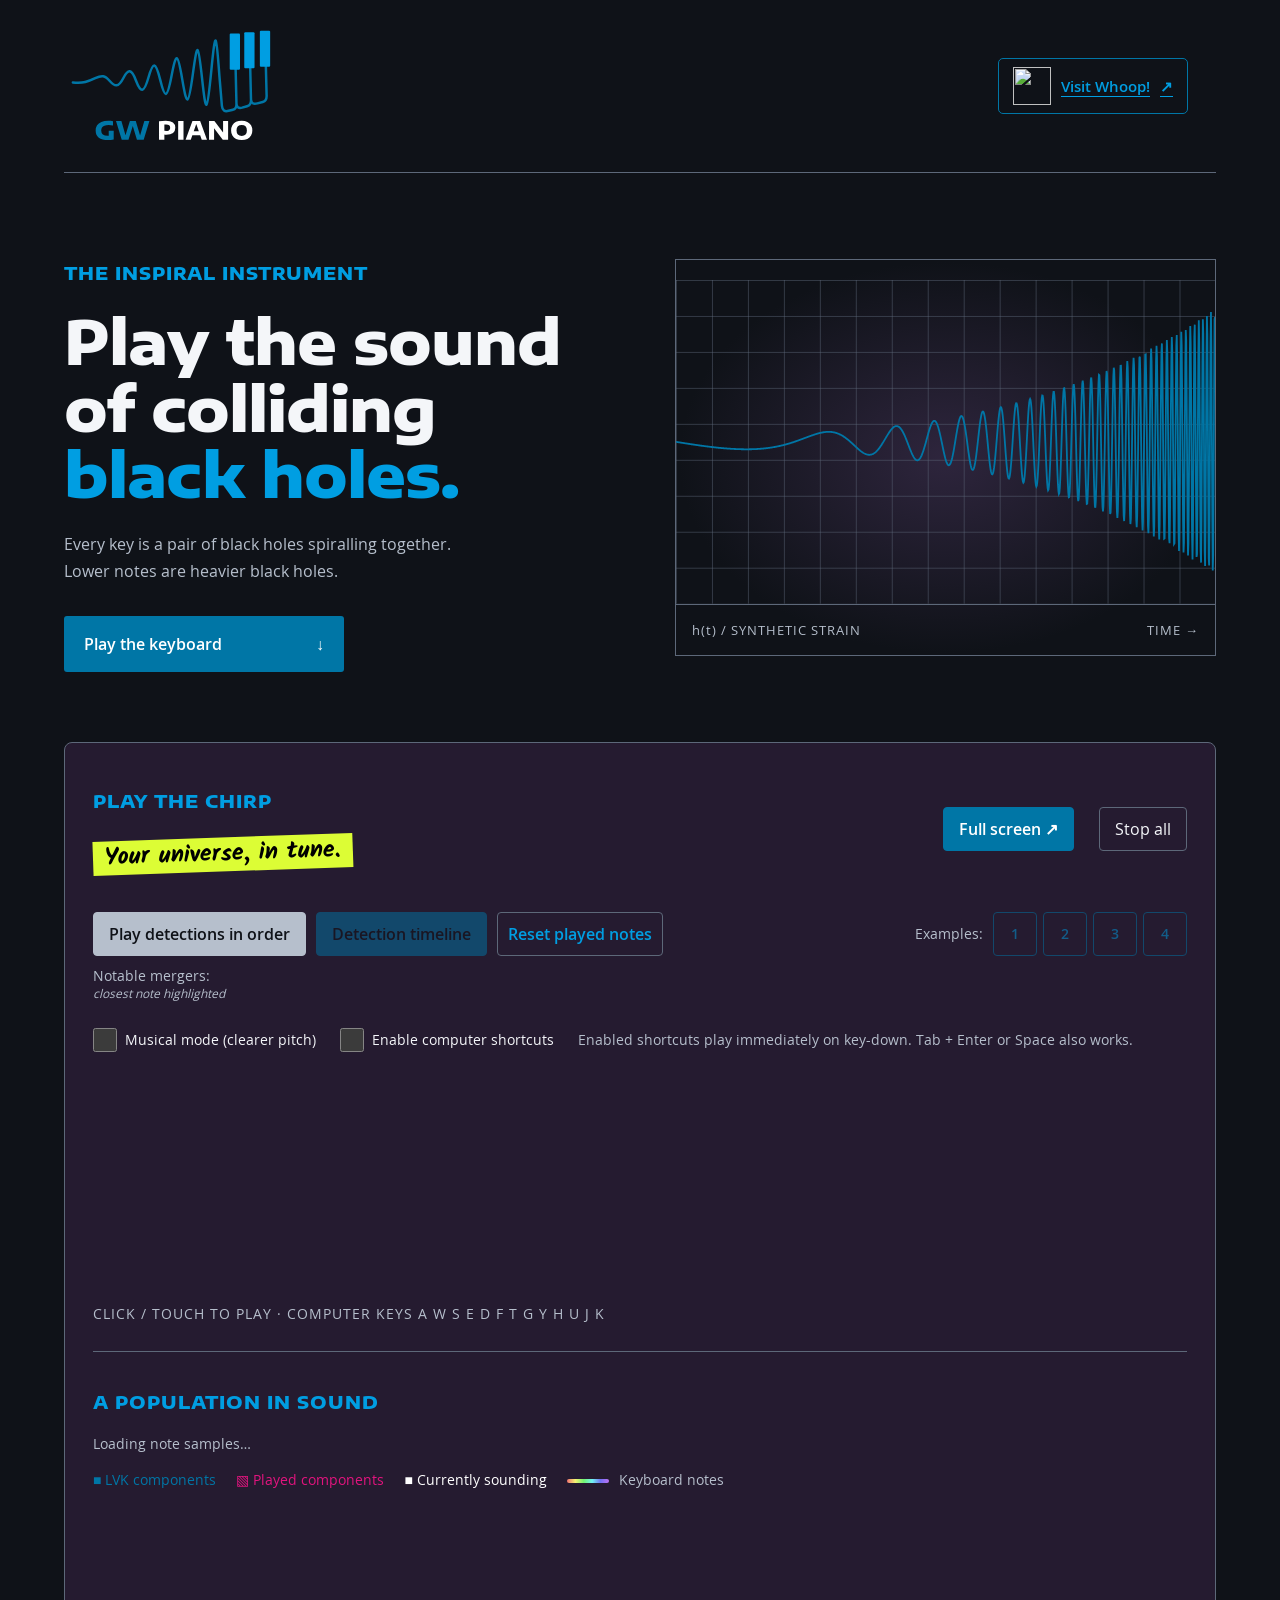
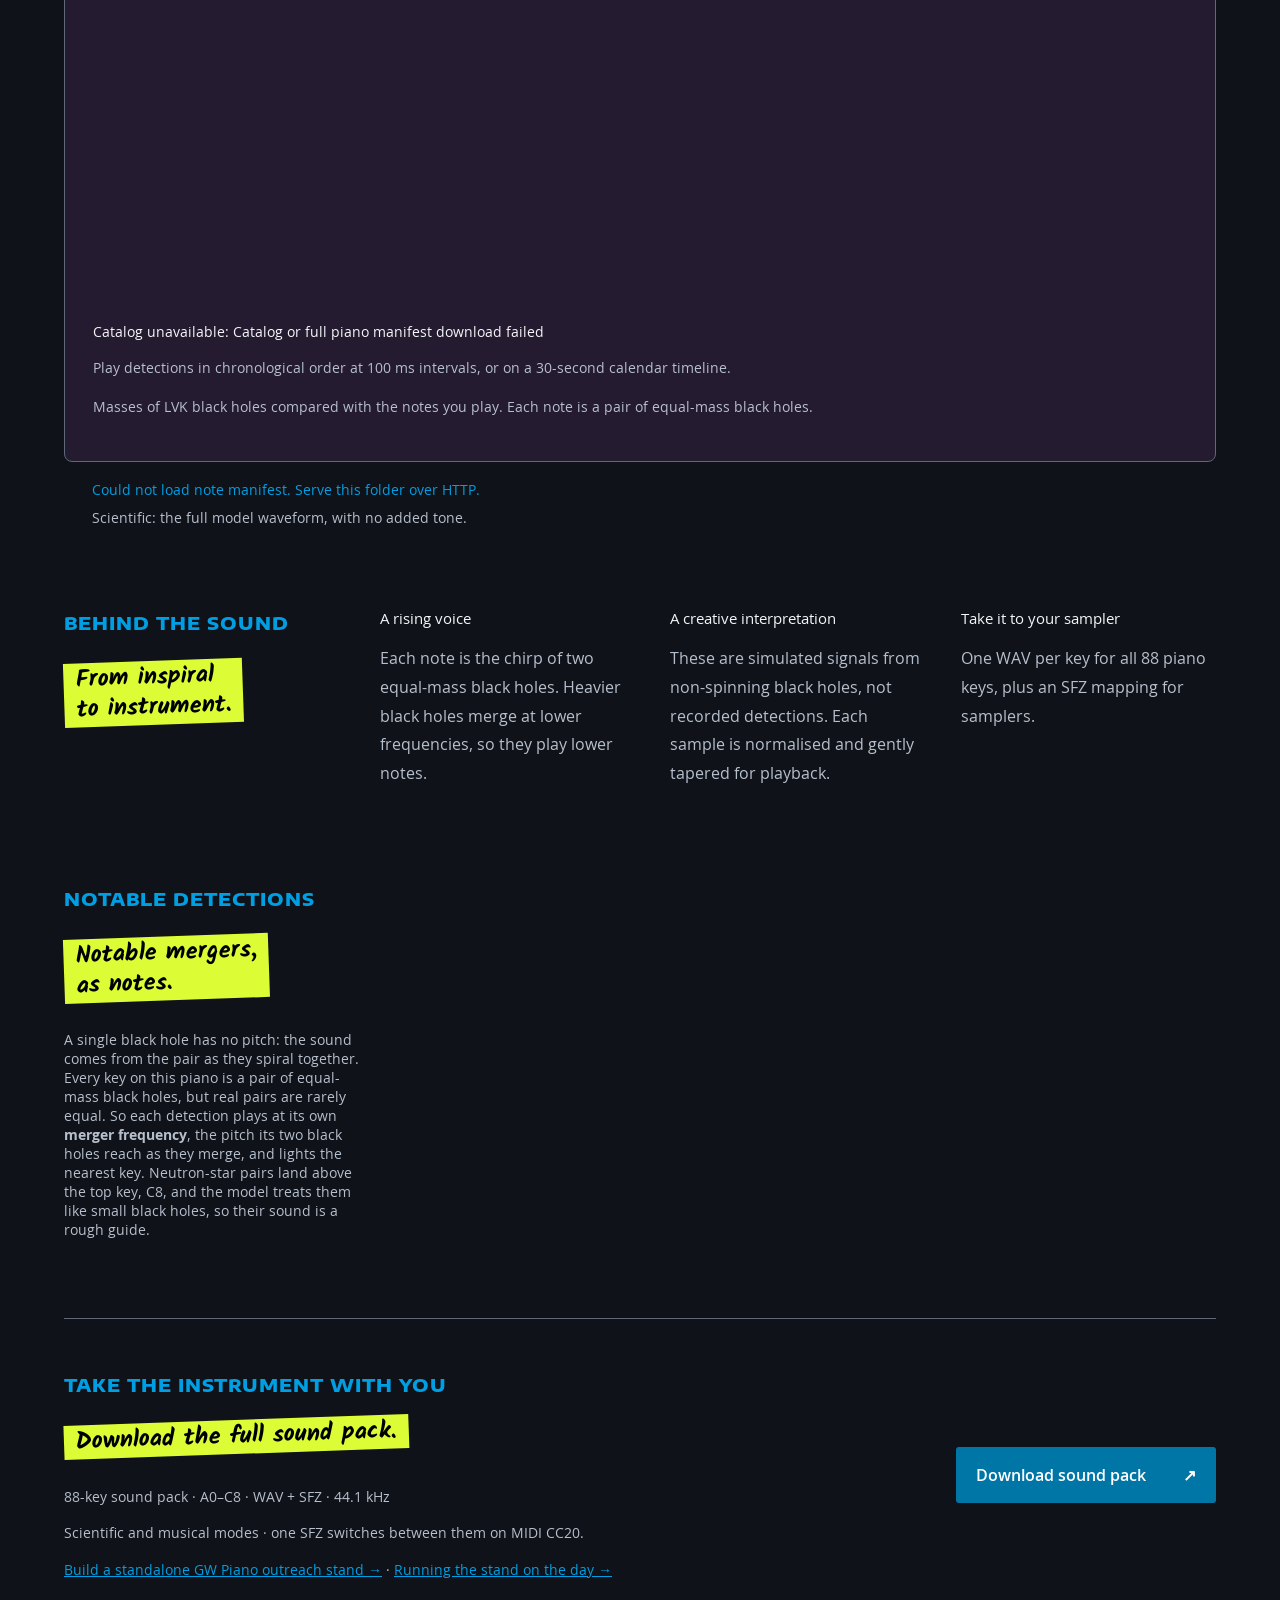
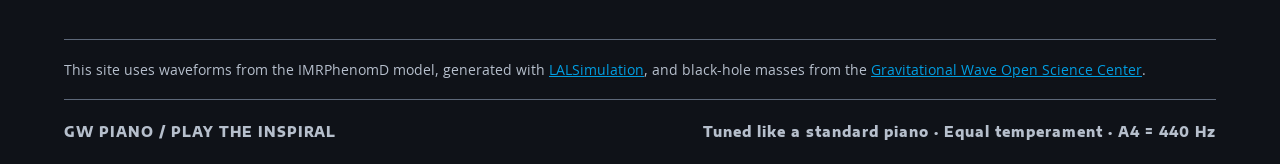
==== commit 1ba383bf: "Link to Whoop! and load its logo from the Whoop! site Chirp Lab is now Whoop! at https://icg-gravwav" ====
--- a/src/gw_piano/web/index.html
+++ b/src/gw_piano/web/index.html
@@ -1,7 +1,7 @@
 <!doctype html>
 <html lang="en"><head><meta charset="utf-8"><meta name="viewport" content="width=device-width,initial-scale=1"><meta name="theme-color" content="#0f1218"><title>GW Piano · Play the inspiral</title><link rel="stylesheet" href="theme.css"><link rel="stylesheet" href="style.css"><script type="module" src="app.js"></script></head>
 <body><a class="skip-link" href="#instrument">Skip to keyboard</a><a class="skip-link" href="#population">Skip to mass histogram</a><main>
-<header><a class="brand" href="./"><img src="gw-piano-dark.svg" alt="GW Piano — chirp into piano keys" width="220"></a><nav aria-label="Related tools"><a class="chirp-lab" href="https://icg-gravwaves.github.io/chirp-lab/"><img src="chirp-lab.svg" alt="" width="38" height="38"><span>Visit Chirp Lab</span><span aria-hidden="true">↗</span></a></nav></header>
+<header><a class="brand" href="./"><img src="gw-piano-dark.svg" alt="GW Piano — chirp into piano keys" width="220"></a><nav aria-label="Related tools"><a class="whoop-link" href="https://icg-gravwaves.github.io/whoop/"><img src="https://icg-gravwaves.github.io/whoop/assets/whoop.svg" alt="" width="38" height="38"><span>Visit Whoop!</span><span aria-hidden="true">↗</span></a></nav></header>
 <section class="intro"><div><p class="eyebrow">THE INSPIRAL INSTRUMENT</p><h1>Play the sound<br>of colliding<br><em>black holes.</em></h1><p class="lede">Every key is a pair of black holes spiralling together. Lower notes are heavier black holes.</p><a class="download" href="#instrument">Play the keyboard <span>↓</span></a></div><div class="art"><svg viewBox="0 0 600 360" role="img" aria-label="An accelerating chirp waveform"><defs><pattern id="grid" width="40" height="40" patternUnits="userSpaceOnUse"><path d="M 40 0 L 0 0 0 40" fill="none" stroke="var(--line)" stroke-width="1"/></pattern></defs><rect width="600" height="360" fill="url(#grid)"/><path id="waveform" fill="none" stroke="var(--accent)" stroke-width="2"/></svg><div class="art-label"><span id="hero-label">h(t) / SYNTHETIC STRAIN</span><span>TIME →</span></div></div></section>
 <section id="instrument" tabindex="-1" class="instrument" aria-label="Playable keyboard and mass histogram"><div class="toolbar"><div><p class="eyebrow">PLAY THE CHIRP</p><h2 id="current">Your universe, in tune.</h2></div><button id="fullscreen" aria-pressed="false" aria-controls="instrument">Full screen ↗</button><button id="stop">Stop all</button><button id="retry-audio" hidden>Retry audio</button></div><div class="play-actions" role="group" aria-label="Automatic playback"><button id="play-events" type="button" disabled aria-describedby="events-help">Play detections in order</button><button id="play-timeline" type="button" disabled aria-describedby="events-help">Detection timeline</button><button id="pause-events" type="button" aria-pressed="false" hidden>Pause ❚❚</button><button id="reset" type="button">Reset played notes</button><span class="examples" role="group" aria-label="Example tunes"><span aria-hidden="true">Examples:</span><button id="play-tune" data-tune="0" type="button" aria-label="Play example 1" disabled>1</button><button id="play-tune-2" data-tune="1" type="button" aria-label="Play example 2" disabled>2</button><button id="play-tune-3" data-tune="2" type="button" aria-label="Play example 3" disabled>3</button><button id="play-tune-4" data-tune="3" type="button" aria-label="Play example 4" disabled>4</button></span></div><div class="notable-row" role="group" aria-label="Notable detections"><span class="notable-label" aria-hidden="true">Notable mergers:<small>closest note highlighted</small></span><span id="landmark-buttons"></span></div><div class="keyboard-options"><label><input type="checkbox" id="musical-mode" aria-describedby="mode-description"> Musical mode (clearer pitch)</label><label><input type="checkbox" id="shortcuts"> Enable computer shortcuts</label><span>Enabled shortcuts play immediately on key-down. Tab + Enter or Space also works.</span></div><div class="keyboard-scroll"><div id="keyboard" class="keyboard"></div></div><div class="hint"><span>CLICK / TOUCH TO PLAY · COMPUTER KEYS A W S E D F T G Y H U J K</span><span id="range"></span></div><div id="population" tabindex="-1" class="population"><p class="eyebrow">A POPULATION IN SOUND</p><p id="catalog-audio-status" class="small" role="status">Loading note samples…</p><p class="legend"><span class="legend-lvk">■ LVK components</span><span class="legend-played">▧ Played components</span><span class="legend-sounding">■ Currently sounding</span><span class="note-legend"><span class="note-swatch" aria-hidden="true"></span> Keyboard notes</span></p><div class="chart-scroll" role="region" tabindex="0" aria-label="Mass histogram; scroll horizontally to view all bins"><svg id="histogram" viewBox="0 0 1000 370" role="img" aria-label="Overlaid histograms of LVK and played component masses, with solid keyboard note markers behind the bars" aria-describedby="histogram-help"></svg></div><p id="chart-status" role="status"></p><div id="detection-timeline" hidden><div class="run-track"><div id="run-segments"></div><span id="timeline-cursor"></span></div><p id="timeline-date"></p></div><p id="events-help" class="small">Play detections in chronological order at 100 ms intervals, or on a 30-second calendar timeline.</p><p id="histogram-help" class="small">Masses of LVK black holes compared with the notes you play. Each note is a pair of equal-mass black holes.</p><p id="catalog-info" class="small"></p></div></section><div class="instrument-status"><p id="status" role="status">Loading instrument…</p><p id="mode-description" class="playback-note" role="status"></p></div><section class="notes"><div><p class="eyebrow">BEHIND THE SOUND</p><h2>From inspiral<br>to instrument.</h2></div><article><h3>A rising voice</h3><p>Each note is the chirp of two equal-mass black holes. Heavier black holes merge at lower frequencies, so they play lower notes. <span id="note-examples"></span></p></article><article><h3>A creative interpretation</h3><p>These are simulated signals from non-spinning black holes, not recorded detections. Each sample is normalised and gently tapered for playback.</p></article><article><h3>Take it to your sampler</h3><p>One WAV per key for all 88 piano keys, plus an SFZ mapping for samplers.</p></article></section><section class="landmarks" aria-labelledby="landmarks-title"><div><p class="eyebrow">NOTABLE DETECTIONS</p><h2 id="landmarks-title">Notable mergers,<br>as notes.</h2><p class="small">A single black hole has no pitch: the sound comes from the pair as they spiral together. Every key on this piano is a pair of equal-mass black holes, but real pairs are rarely equal. So each detection plays at its own <b>merger frequency</b>, the pitch its two black holes reach as they merge, and lights the nearest key. Neutron-star pairs land above the top key, C8, and the model treats them like small black holes, so their sound is a rough guide.</p></div><div id="landmark-list" class="landmark-list"></div></section>
 <section id="sound-pack" class="pack-download" aria-labelledby="pack-title"><div><p class="eyebrow">TAKE THE INSTRUMENT WITH YOU</p><h2 id="pack-title">Download the full sound pack.</h2><p id="pack-info" class="small">88-key sound pack · A0–C8 · WAV + SFZ · 44.1 kHz</p><p class="small">Scientific and musical modes · one SFZ switches between them on MIDI CC20.</p><p class="small"><a href="stand.html">Build a standalone GW Piano outreach stand →</a> · <a href="stand-day.html">Running the stand on the day →</a></p></div><a class="download" href="gw-piano-sound-pack.zip" download>Download sound pack <span>↗</span></a></section><p class="credits small">This site uses waveforms from the IMRPhenomD model, generated with <a href="https://lscsoft.docs.ligo.org/lalsuite/lalsimulation/">LALSimulation</a>, and black-hole masses from the <a href="https://gwosc.org/">Gravitational Wave Open Science Center</a>.</p><footer><span>GW PIANO / PLAY THE INSPIRAL</span><span>Tuned like a standard piano · Equal temperament · A4 = 440 Hz</span></footer>
--- a/src/gw_piano/web/style.css
+++ b/src/gw_piano/web/style.css
@@ -44,9 +44,9 @@
 
 .run-track{position:relative;height:36px;margin:22px 0;background:var(--surface);border:1px solid var(--line)}#run-segments a{position:absolute;top:0;height:100%;background:var(--brand-purple);color:var(--white);text-align:center;font-size:12px;padding-top:6px;box-sizing:border-box;overflow:hidden}#timeline-cursor{position:absolute;top:-5px;bottom:-5px;width:3px;background:var(--white);pointer-events:none}#timeline-date{font-family:ui-monospace,SFMono-Regular,Menlo,Consolas,monospace;font-variant-numeric:tabular-nums;color:var(--white);font-size:14px}
 
-header nav{margin-left:auto;margin-right:28px}.chirp-lab{display:inline-flex;align-items:center;gap:10px;color:var(--accent-text);font-size:15px;font-weight:600;letter-spacing:0;text-underline-offset:4px;white-space:nowrap}@media(max-width:600px){header{flex-wrap:wrap;gap:20px}header nav{margin-left:0;margin-right:0;order:3;width:100%}}
+header nav{margin-left:auto;margin-right:28px}.whoop-link{display:inline-flex;align-items:center;gap:10px;color:var(--accent-text);font-size:15px;font-weight:600;letter-spacing:0;text-underline-offset:4px;white-space:nowrap}@media(max-width:600px){header{flex-wrap:wrap;gap:20px}header nav{margin-left:0;margin-right:0;order:3;width:100%}}
 
-.chirp-lab{border:1px solid var(--accent);border-radius:5px;padding:8px 14px;text-decoration:underline;min-height:44px}.chirp-lab:hover{background:var(--surface);color:var(--white)}.chirp-lab:focus-visible{outline:3px solid var(--white);outline-offset:4px}
+.whoop-link{border:1px solid var(--accent);border-radius:5px;padding:8px 14px;text-decoration:underline;min-height:44px}.whoop-link:hover{background:var(--surface);color:var(--white)}.whoop-link:focus-visible{outline:3px solid var(--white);outline-offset:4px}
 
 .population .toolbar{flex-wrap:wrap}.population .toolbar>div:first-child{flex:1 0 100%}.toolbar>.timeline-toggle{flex:0 0 auto;display:inline-flex;border:1px solid var(--accent);border-radius:6px;padding:3px;gap:3px;max-width:100%}.timeline-toggle button{appearance:none;-webkit-appearance:none;display:block;margin:0;border:0;min-height:44px;padding:8px 14px;border-radius:3px;color:var(--text);background:transparent;font:inherit;font-size:14px;line-height:1.3;white-space:nowrap}.timeline-toggle button[aria-checked="true"]{background:var(--accent);color:var(--bg);font-weight:700}.timeline-toggle button:focus-visible{outline:3px solid var(--white);outline-offset:4px}.timeline-toggle button:hover{box-shadow:inset 0 0 0 1px var(--accent)}
 
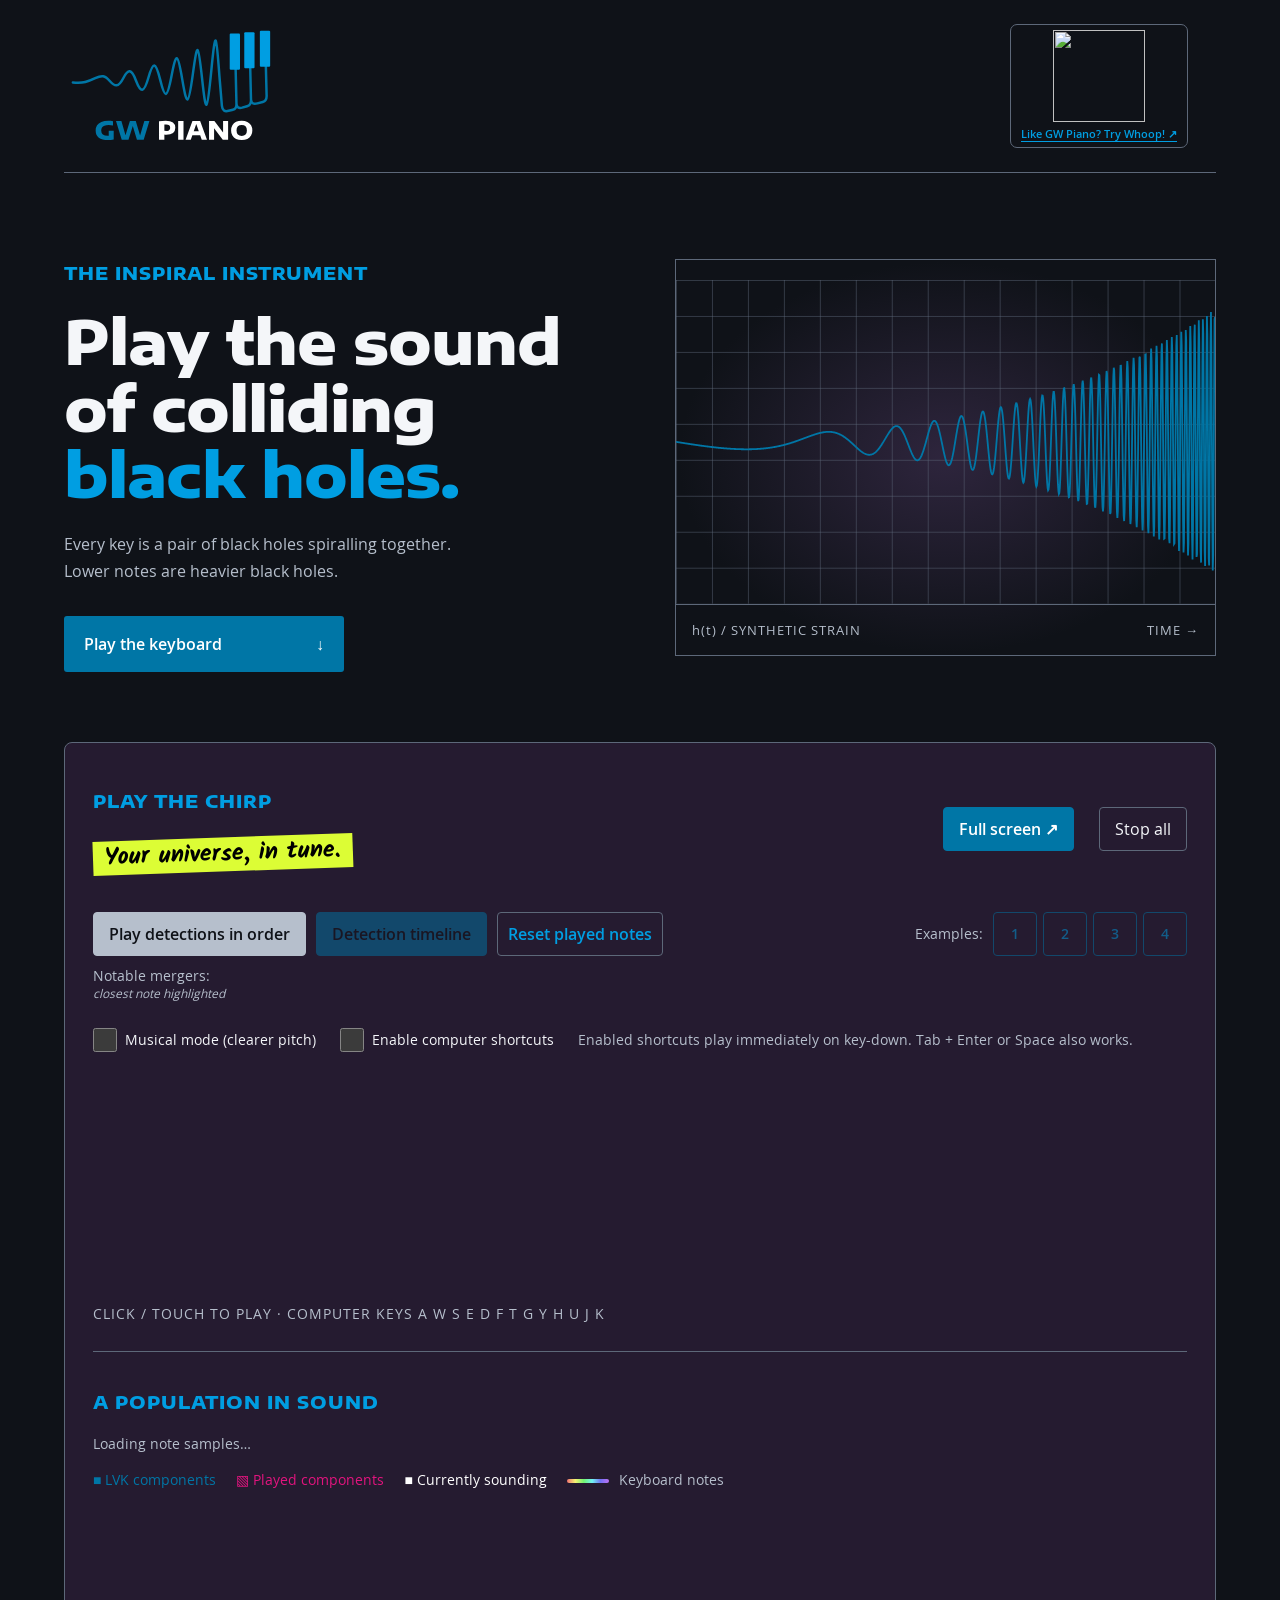
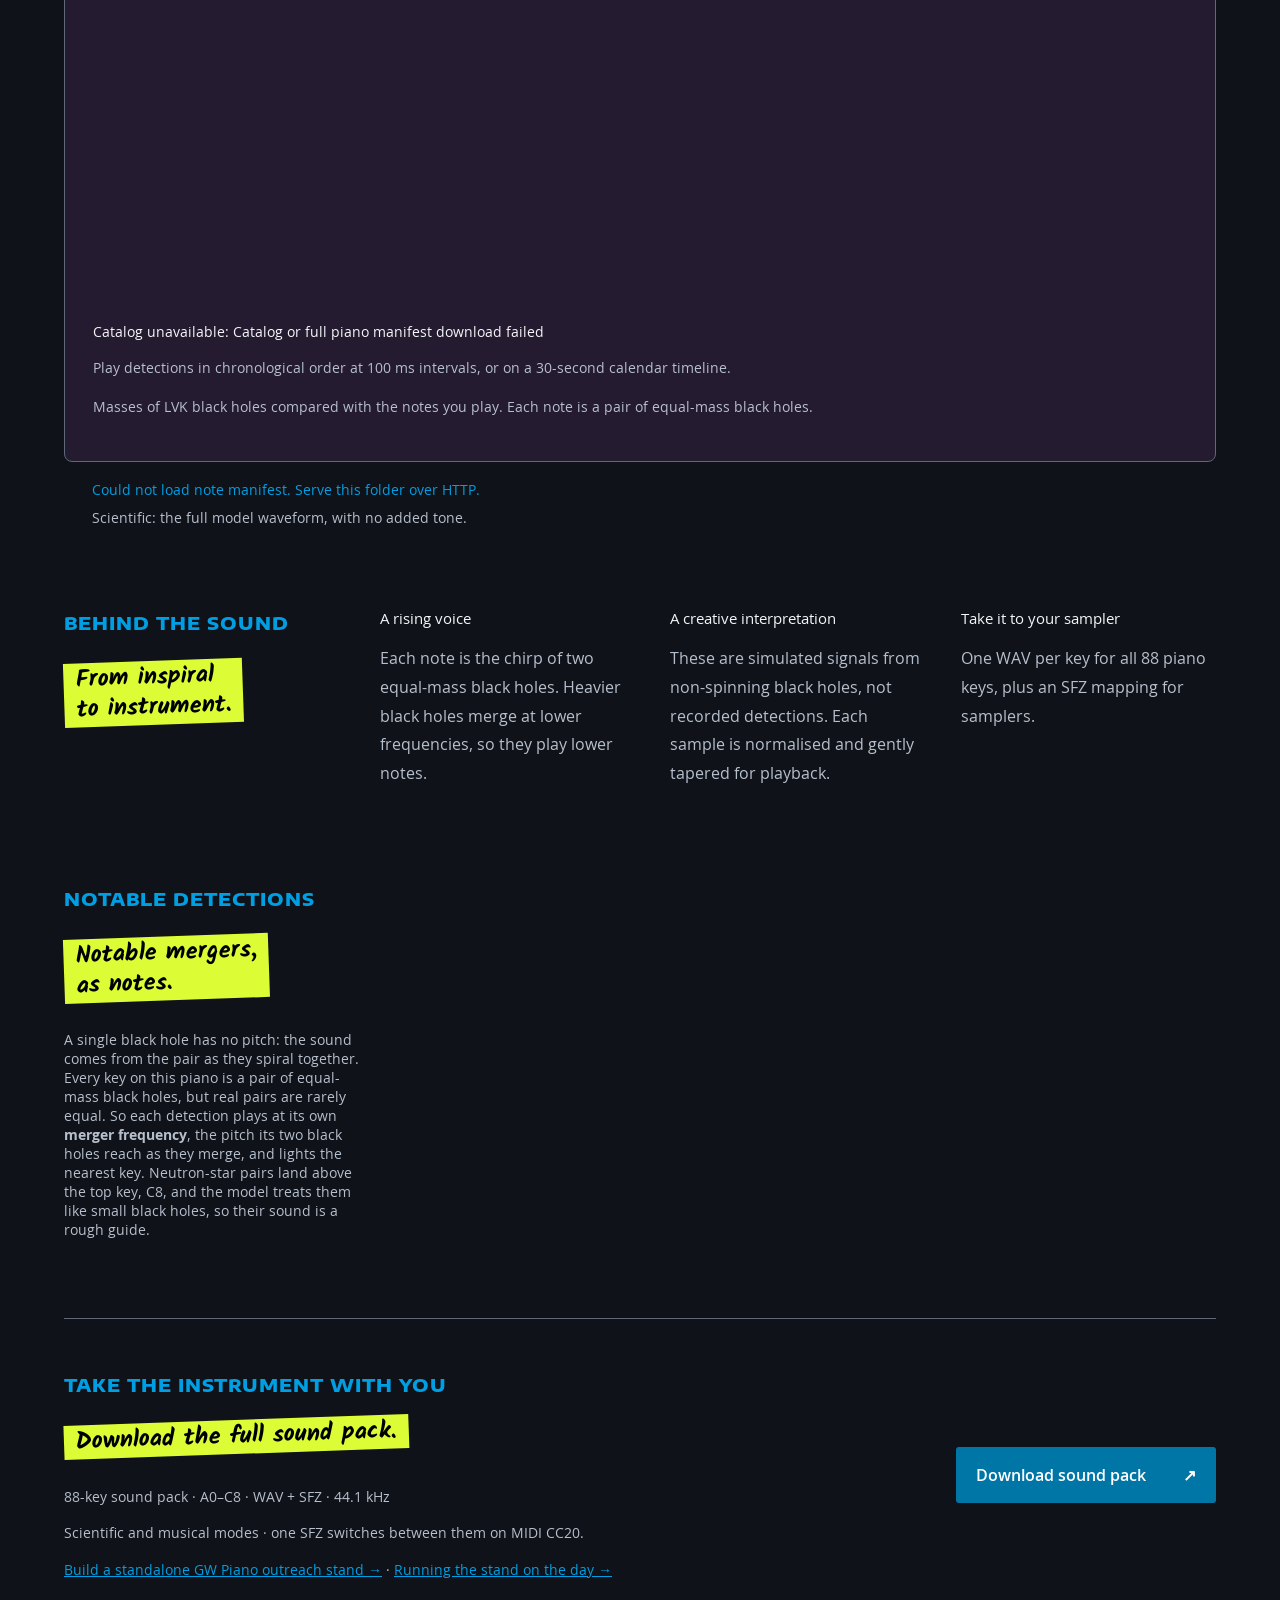
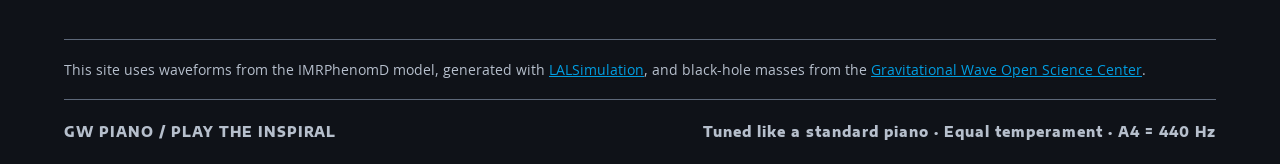
==== commit 0c3baeea: "Show the Whoop! link as a logo card The header link to Whoop! is now a card with the logo above "Lik" ====
--- a/src/gw_piano/web/index.html
+++ b/src/gw_piano/web/index.html
@@ -1,7 +1,7 @@
 <!doctype html>
-<html lang="en"><head><meta charset="utf-8"><meta name="viewport" content="width=device-width,initial-scale=1"><meta name="theme-color" content="#0f1218"><title>GW Piano · Play the inspiral</title><link rel="stylesheet" href="theme.css"><link rel="stylesheet" href="style.css"><script type="module" src="app.js"></script></head>
+<html lang="en"><head><meta charset="utf-8"><meta name="viewport" content="width=device-width,initial-scale=1"><meta name="theme-color" content="#0f1218"><title>GW Piano · Play the inspiral</title><link rel="stylesheet" href="theme.css"><link rel="stylesheet" href="style.css?v=2"><script type="module" src="app.js"></script></head>
 <body><a class="skip-link" href="#instrument">Skip to keyboard</a><a class="skip-link" href="#population">Skip to mass histogram</a><main>
-<header><a class="brand" href="./"><img src="gw-piano-dark.svg" alt="GW Piano — chirp into piano keys" width="220"></a><nav aria-label="Related tools"><a class="whoop-link" href="https://icg-gravwaves.github.io/whoop/"><img src="https://icg-gravwaves.github.io/whoop/assets/whoop.svg" alt="" width="38" height="38"><span>Visit Whoop!</span><span aria-hidden="true">↗</span></a></nav></header>
+<header><a class="brand" href="./"><img src="gw-piano-dark.svg" alt="GW Piano — chirp into piano keys" width="220"></a><nav aria-label="Related tools"><a class="whoop-link" href="https://icg-gravwaves.github.io/whoop/"><img src="https://icg-gravwaves.github.io/whoop/assets/whoop.svg" alt="" width="92" height="92"><span>Like GW Piano? Try Whoop! ↗</span></a></nav></header>
 <section class="intro"><div><p class="eyebrow">THE INSPIRAL INSTRUMENT</p><h1>Play the sound<br>of colliding<br><em>black holes.</em></h1><p class="lede">Every key is a pair of black holes spiralling together. Lower notes are heavier black holes.</p><a class="download" href="#instrument">Play the keyboard <span>↓</span></a></div><div class="art"><svg viewBox="0 0 600 360" role="img" aria-label="An accelerating chirp waveform"><defs><pattern id="grid" width="40" height="40" patternUnits="userSpaceOnUse"><path d="M 40 0 L 0 0 0 40" fill="none" stroke="var(--line)" stroke-width="1"/></pattern></defs><rect width="600" height="360" fill="url(#grid)"/><path id="waveform" fill="none" stroke="var(--accent)" stroke-width="2"/></svg><div class="art-label"><span id="hero-label">h(t) / SYNTHETIC STRAIN</span><span>TIME →</span></div></div></section>
 <section id="instrument" tabindex="-1" class="instrument" aria-label="Playable keyboard and mass histogram"><div class="toolbar"><div><p class="eyebrow">PLAY THE CHIRP</p><h2 id="current">Your universe, in tune.</h2></div><button id="fullscreen" aria-pressed="false" aria-controls="instrument">Full screen ↗</button><button id="stop">Stop all</button><button id="retry-audio" hidden>Retry audio</button></div><div class="play-actions" role="group" aria-label="Automatic playback"><button id="play-events" type="button" disabled aria-describedby="events-help">Play detections in order</button><button id="play-timeline" type="button" disabled aria-describedby="events-help">Detection timeline</button><button id="pause-events" type="button" aria-pressed="false" hidden>Pause ❚❚</button><button id="reset" type="button">Reset played notes</button><span class="examples" role="group" aria-label="Example tunes"><span aria-hidden="true">Examples:</span><button id="play-tune" data-tune="0" type="button" aria-label="Play example 1" disabled>1</button><button id="play-tune-2" data-tune="1" type="button" aria-label="Play example 2" disabled>2</button><button id="play-tune-3" data-tune="2" type="button" aria-label="Play example 3" disabled>3</button><button id="play-tune-4" data-tune="3" type="button" aria-label="Play example 4" disabled>4</button></span></div><div class="notable-row" role="group" aria-label="Notable detections"><span class="notable-label" aria-hidden="true">Notable mergers:<small>closest note highlighted</small></span><span id="landmark-buttons"></span></div><div class="keyboard-options"><label><input type="checkbox" id="musical-mode" aria-describedby="mode-description"> Musical mode (clearer pitch)</label><label><input type="checkbox" id="shortcuts"> Enable computer shortcuts</label><span>Enabled shortcuts play immediately on key-down. Tab + Enter or Space also works.</span></div><div class="keyboard-scroll"><div id="keyboard" class="keyboard"></div></div><div class="hint"><span>CLICK / TOUCH TO PLAY · COMPUTER KEYS A W S E D F T G Y H U J K</span><span id="range"></span></div><div id="population" tabindex="-1" class="population"><p class="eyebrow">A POPULATION IN SOUND</p><p id="catalog-audio-status" class="small" role="status">Loading note samples…</p><p class="legend"><span class="legend-lvk">■ LVK components</span><span class="legend-played">▧ Played components</span><span class="legend-sounding">■ Currently sounding</span><span class="note-legend"><span class="note-swatch" aria-hidden="true"></span> Keyboard notes</span></p><div class="chart-scroll" role="region" tabindex="0" aria-label="Mass histogram; scroll horizontally to view all bins"><svg id="histogram" viewBox="0 0 1000 370" role="img" aria-label="Overlaid histograms of LVK and played component masses, with solid keyboard note markers behind the bars" aria-describedby="histogram-help"></svg></div><p id="chart-status" role="status"></p><div id="detection-timeline" hidden><div class="run-track"><div id="run-segments"></div><span id="timeline-cursor"></span></div><p id="timeline-date"></p></div><p id="events-help" class="small">Play detections in chronological order at 100 ms intervals, or on a 30-second calendar timeline.</p><p id="histogram-help" class="small">Masses of LVK black holes compared with the notes you play. Each note is a pair of equal-mass black holes.</p><p id="catalog-info" class="small"></p></div></section><div class="instrument-status"><p id="status" role="status">Loading instrument…</p><p id="mode-description" class="playback-note" role="status"></p></div><section class="notes"><div><p class="eyebrow">BEHIND THE SOUND</p><h2>From inspiral<br>to instrument.</h2></div><article><h3>A rising voice</h3><p>Each note is the chirp of two equal-mass black holes. Heavier black holes merge at lower frequencies, so they play lower notes. <span id="note-examples"></span></p></article><article><h3>A creative interpretation</h3><p>These are simulated signals from non-spinning black holes, not recorded detections. Each sample is normalised and gently tapered for playback.</p></article><article><h3>Take it to your sampler</h3><p>One WAV per key for all 88 piano keys, plus an SFZ mapping for samplers.</p></article></section><section class="landmarks" aria-labelledby="landmarks-title"><div><p class="eyebrow">NOTABLE DETECTIONS</p><h2 id="landmarks-title">Notable mergers,<br>as notes.</h2><p class="small">A single black hole has no pitch: the sound comes from the pair as they spiral together. Every key on this piano is a pair of equal-mass black holes, but real pairs are rarely equal. So each detection plays at its own <b>merger frequency</b>, the pitch its two black holes reach as they merge, and lights the nearest key. Neutron-star pairs land above the top key, C8, and the model treats them like small black holes, so their sound is a rough guide.</p></div><div id="landmark-list" class="landmark-list"></div></section>
 <section id="sound-pack" class="pack-download" aria-labelledby="pack-title"><div><p class="eyebrow">TAKE THE INSTRUMENT WITH YOU</p><h2 id="pack-title">Download the full sound pack.</h2><p id="pack-info" class="small">88-key sound pack · A0–C8 · WAV + SFZ · 44.1 kHz</p><p class="small">Scientific and musical modes · one SFZ switches between them on MIDI CC20.</p><p class="small"><a href="stand.html">Build a standalone GW Piano outreach stand →</a> · <a href="stand-day.html">Running the stand on the day →</a></p></div><a class="download" href="gw-piano-sound-pack.zip" download>Download sound pack <span>↗</span></a></section><p class="credits small">This site uses waveforms from the IMRPhenomD model, generated with <a href="https://lscsoft.docs.ligo.org/lalsuite/lalsimulation/">LALSimulation</a>, and black-hole masses from the <a href="https://gwosc.org/">Gravitational Wave Open Science Center</a>.</p><footer><span>GW PIANO / PLAY THE INSPIRAL</span><span>Tuned like a standard piano · Equal temperament · A4 = 440 Hz</span></footer>
--- a/src/gw_piano/web/style.css
+++ b/src/gw_piano/web/style.css
@@ -44,9 +44,10 @@
 
 .run-track{position:relative;height:36px;margin:22px 0;background:var(--surface);border:1px solid var(--line)}#run-segments a{position:absolute;top:0;height:100%;background:var(--brand-purple);color:var(--white);text-align:center;font-size:12px;padding-top:6px;box-sizing:border-box;overflow:hidden}#timeline-cursor{position:absolute;top:-5px;bottom:-5px;width:3px;background:var(--white);pointer-events:none}#timeline-date{font-family:ui-monospace,SFMono-Regular,Menlo,Consolas,monospace;font-variant-numeric:tabular-nums;color:var(--white);font-size:14px}
 
-header nav{margin-left:auto;margin-right:28px}.whoop-link{display:inline-flex;align-items:center;gap:10px;color:var(--accent-text);font-size:15px;font-weight:600;letter-spacing:0;text-underline-offset:4px;white-space:nowrap}@media(max-width:600px){header{flex-wrap:wrap;gap:20px}header nav{margin-left:0;margin-right:0;order:3;width:100%}}
+header nav{margin-left:auto;margin-right:28px}/* Whoop! card: logo with its label underneath, matching the GW Piano card on the Whoop! site. */
+.whoop-link{display:flex;flex-direction:column;align-items:center;gap:4px;padding:5px 10px;border:1px solid var(--line);border-radius:7px;color:var(--accent-text);letter-spacing:0;text-decoration:none;white-space:nowrap;transition:background .15s,border-color .15s}.whoop-link img{display:block;width:92px;height:92px;object-fit:contain}.whoop-link span{font-size:11px;font-weight:600;line-height:1.4;text-decoration:underline;text-underline-offset:3px}@media(max-width:600px){header{flex-wrap:wrap;gap:20px}header nav{margin-left:0;margin-right:0;order:3;width:100%}}
 
-.whoop-link{border:1px solid var(--accent);border-radius:5px;padding:8px 14px;text-decoration:underline;min-height:44px}.whoop-link:hover{background:var(--surface);color:var(--white)}.whoop-link:focus-visible{outline:3px solid var(--white);outline-offset:4px}
+.whoop-link:hover{background:var(--surface);border-color:var(--accent)}.whoop-link:focus-visible{outline:3px solid var(--white);outline-offset:4px}
 
 .population .toolbar{flex-wrap:wrap}.population .toolbar>div:first-child{flex:1 0 100%}.toolbar>.timeline-toggle{flex:0 0 auto;display:inline-flex;border:1px solid var(--accent);border-radius:6px;padding:3px;gap:3px;max-width:100%}.timeline-toggle button{appearance:none;-webkit-appearance:none;display:block;margin:0;border:0;min-height:44px;padding:8px 14px;border-radius:3px;color:var(--text);background:transparent;font:inherit;font-size:14px;line-height:1.3;white-space:nowrap}.timeline-toggle button[aria-checked="true"]{background:var(--accent);color:var(--bg);font-weight:700}.timeline-toggle button:focus-visible{outline:3px solid var(--white);outline-offset:4px}.timeline-toggle button:hover{box-shadow:inset 0 0 0 1px var(--accent)}
 
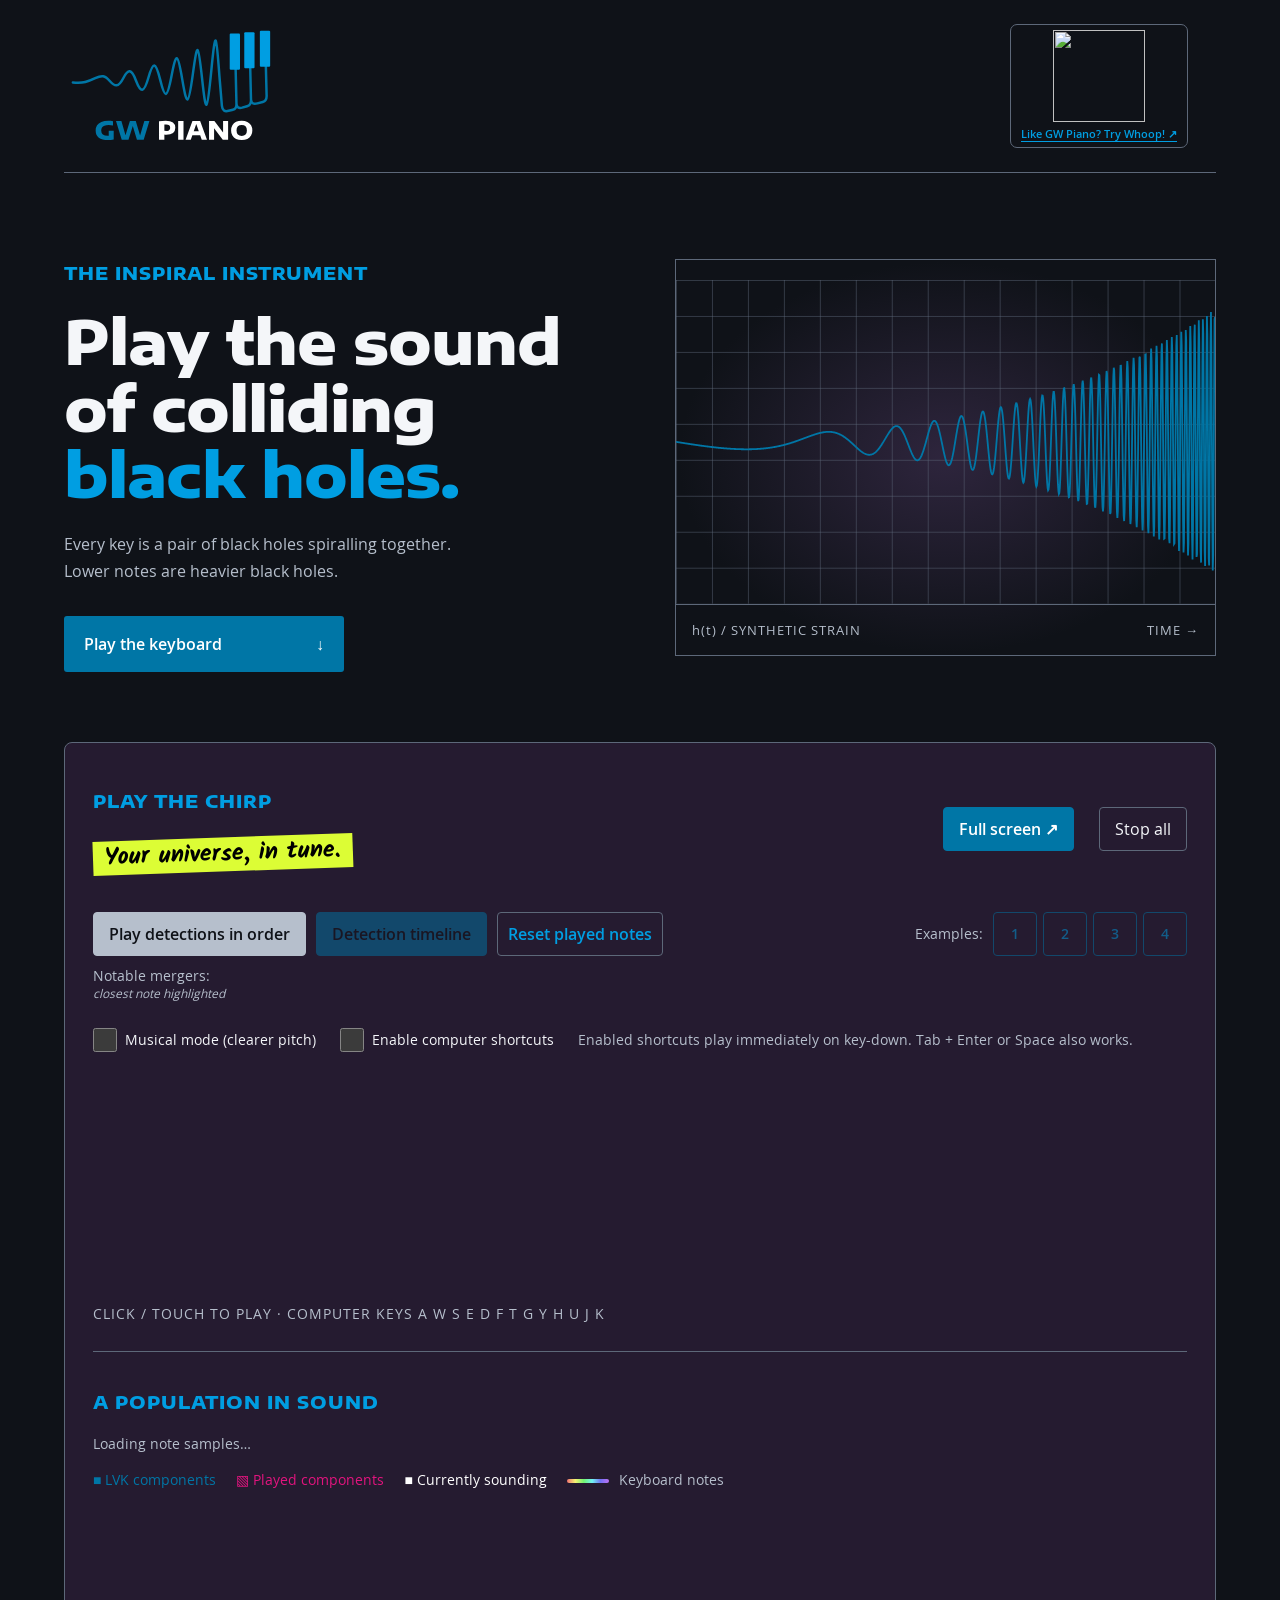
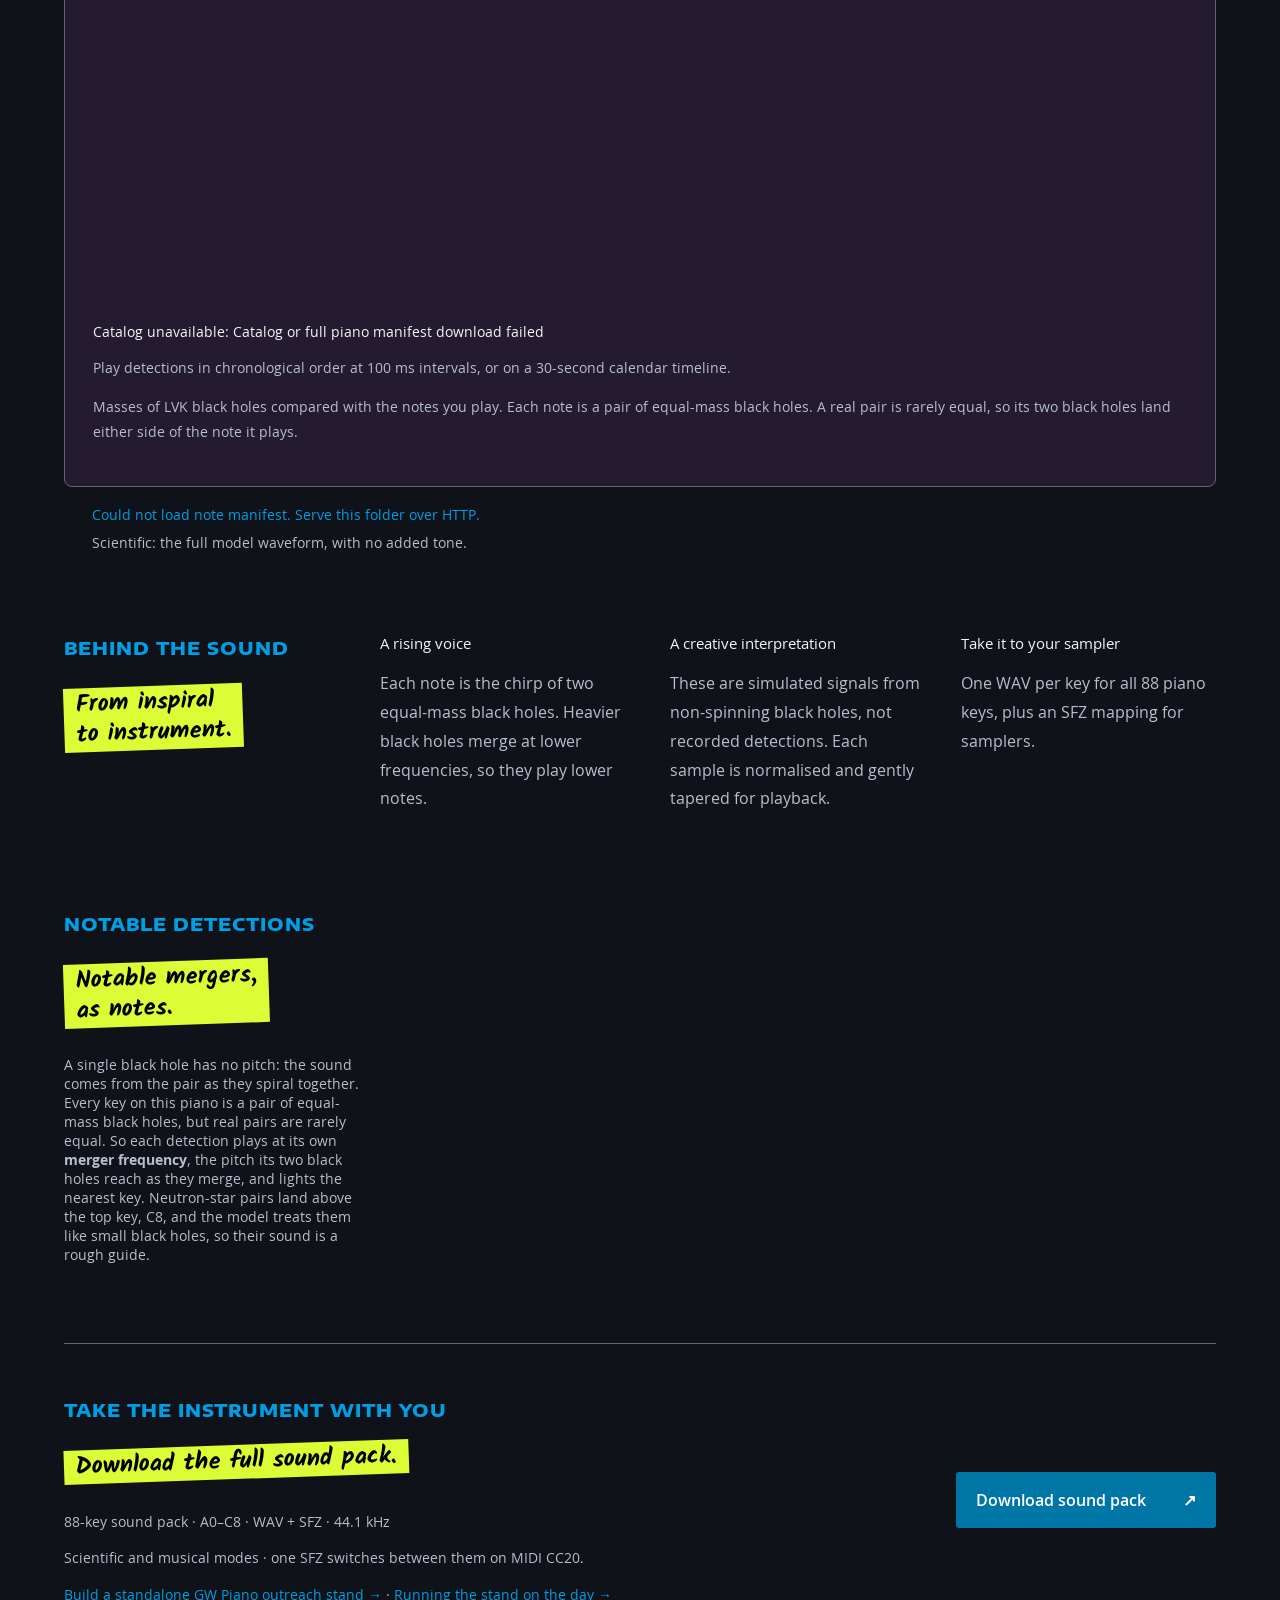
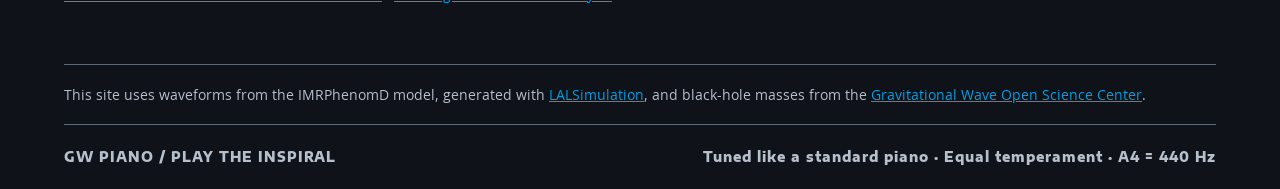
==== commit 87c6aea0: "Explain unequal pairs in the histogram help text Co-Authored-By: Claude Opus 5.5 <noreply@anthropic." ====
--- a/src/gw_piano/web/index.html
+++ b/src/gw_piano/web/index.html
@@ -1,8 +1,8 @@
 <!doctype html>
-<html lang="en"><head><meta charset="utf-8"><meta name="viewport" content="width=device-width,initial-scale=1"><meta name="theme-color" content="#0f1218"><title>GW Piano · Play the inspiral</title><link rel="stylesheet" href="theme.css"><link rel="stylesheet" href="style.css?v=2"><script type="module" src="app.js"></script></head>
+<html lang="en"><head><meta charset="utf-8"><link rel="icon" type="image/svg+xml" href="gw-piano-mark.svg"><meta name="viewport" content="width=device-width,initial-scale=1"><meta name="theme-color" content="#0f1218"><title>GW Piano · Play the inspiral</title><link rel="stylesheet" href="theme.css"><link rel="stylesheet" href="style.css?v=2"><script type="module" src="app.js"></script></head>
 <body><a class="skip-link" href="#instrument">Skip to keyboard</a><a class="skip-link" href="#population">Skip to mass histogram</a><main>
 <header><a class="brand" href="./"><img src="gw-piano-dark.svg" alt="GW Piano — chirp into piano keys" width="220"></a><nav aria-label="Related tools"><a class="whoop-link" href="https://icg-gravwaves.github.io/whoop/"><img src="https://icg-gravwaves.github.io/whoop/assets/whoop.svg" alt="" width="92" height="92"><span>Like GW Piano? Try Whoop! ↗</span></a></nav></header>
 <section class="intro"><div><p class="eyebrow">THE INSPIRAL INSTRUMENT</p><h1>Play the sound<br>of colliding<br><em>black holes.</em></h1><p class="lede">Every key is a pair of black holes spiralling together. Lower notes are heavier black holes.</p><a class="download" href="#instrument">Play the keyboard <span>↓</span></a></div><div class="art"><svg viewBox="0 0 600 360" role="img" aria-label="An accelerating chirp waveform"><defs><pattern id="grid" width="40" height="40" patternUnits="userSpaceOnUse"><path d="M 40 0 L 0 0 0 40" fill="none" stroke="var(--line)" stroke-width="1"/></pattern></defs><rect width="600" height="360" fill="url(#grid)"/><path id="waveform" fill="none" stroke="var(--accent)" stroke-width="2"/></svg><div class="art-label"><span id="hero-label">h(t) / SYNTHETIC STRAIN</span><span>TIME →</span></div></div></section>
-<section id="instrument" tabindex="-1" class="instrument" aria-label="Playable keyboard and mass histogram"><div class="toolbar"><div><p class="eyebrow">PLAY THE CHIRP</p><h2 id="current">Your universe, in tune.</h2></div><button id="fullscreen" aria-pressed="false" aria-controls="instrument">Full screen ↗</button><button id="stop">Stop all</button><button id="retry-audio" hidden>Retry audio</button></div><div class="play-actions" role="group" aria-label="Automatic playback"><button id="play-events" type="button" disabled aria-describedby="events-help">Play detections in order</button><button id="play-timeline" type="button" disabled aria-describedby="events-help">Detection timeline</button><button id="pause-events" type="button" aria-pressed="false" hidden>Pause ❚❚</button><button id="reset" type="button">Reset played notes</button><span class="examples" role="group" aria-label="Example tunes"><span aria-hidden="true">Examples:</span><button id="play-tune" data-tune="0" type="button" aria-label="Play example 1" disabled>1</button><button id="play-tune-2" data-tune="1" type="button" aria-label="Play example 2" disabled>2</button><button id="play-tune-3" data-tune="2" type="button" aria-label="Play example 3" disabled>3</button><button id="play-tune-4" data-tune="3" type="button" aria-label="Play example 4" disabled>4</button></span></div><div class="notable-row" role="group" aria-label="Notable detections"><span class="notable-label" aria-hidden="true">Notable mergers:<small>closest note highlighted</small></span><span id="landmark-buttons"></span></div><div class="keyboard-options"><label><input type="checkbox" id="musical-mode" aria-describedby="mode-description"> Musical mode (clearer pitch)</label><label><input type="checkbox" id="shortcuts"> Enable computer shortcuts</label><span>Enabled shortcuts play immediately on key-down. Tab + Enter or Space also works.</span></div><div class="keyboard-scroll"><div id="keyboard" class="keyboard"></div></div><div class="hint"><span>CLICK / TOUCH TO PLAY · COMPUTER KEYS A W S E D F T G Y H U J K</span><span id="range"></span></div><div id="population" tabindex="-1" class="population"><p class="eyebrow">A POPULATION IN SOUND</p><p id="catalog-audio-status" class="small" role="status">Loading note samples…</p><p class="legend"><span class="legend-lvk">■ LVK components</span><span class="legend-played">▧ Played components</span><span class="legend-sounding">■ Currently sounding</span><span class="note-legend"><span class="note-swatch" aria-hidden="true"></span> Keyboard notes</span></p><div class="chart-scroll" role="region" tabindex="0" aria-label="Mass histogram; scroll horizontally to view all bins"><svg id="histogram" viewBox="0 0 1000 370" role="img" aria-label="Overlaid histograms of LVK and played component masses, with solid keyboard note markers behind the bars" aria-describedby="histogram-help"></svg></div><p id="chart-status" role="status"></p><div id="detection-timeline" hidden><div class="run-track"><div id="run-segments"></div><span id="timeline-cursor"></span></div><p id="timeline-date"></p></div><p id="events-help" class="small">Play detections in chronological order at 100 ms intervals, or on a 30-second calendar timeline.</p><p id="histogram-help" class="small">Masses of LVK black holes compared with the notes you play. Each note is a pair of equal-mass black holes.</p><p id="catalog-info" class="small"></p></div></section><div class="instrument-status"><p id="status" role="status">Loading instrument…</p><p id="mode-description" class="playback-note" role="status"></p></div><section class="notes"><div><p class="eyebrow">BEHIND THE SOUND</p><h2>From inspiral<br>to instrument.</h2></div><article><h3>A rising voice</h3><p>Each note is the chirp of two equal-mass black holes. Heavier black holes merge at lower frequencies, so they play lower notes. <span id="note-examples"></span></p></article><article><h3>A creative interpretation</h3><p>These are simulated signals from non-spinning black holes, not recorded detections. Each sample is normalised and gently tapered for playback.</p></article><article><h3>Take it to your sampler</h3><p>One WAV per key for all 88 piano keys, plus an SFZ mapping for samplers.</p></article></section><section class="landmarks" aria-labelledby="landmarks-title"><div><p class="eyebrow">NOTABLE DETECTIONS</p><h2 id="landmarks-title">Notable mergers,<br>as notes.</h2><p class="small">A single black hole has no pitch: the sound comes from the pair as they spiral together. Every key on this piano is a pair of equal-mass black holes, but real pairs are rarely equal. So each detection plays at its own <b>merger frequency</b>, the pitch its two black holes reach as they merge, and lights the nearest key. Neutron-star pairs land above the top key, C8, and the model treats them like small black holes, so their sound is a rough guide.</p></div><div id="landmark-list" class="landmark-list"></div></section>
+<section id="instrument" tabindex="-1" class="instrument" aria-label="Playable keyboard and mass histogram"><div class="toolbar"><div><p class="eyebrow">PLAY THE CHIRP</p><h2 id="current">Your universe, in tune.</h2></div><button id="fullscreen" aria-pressed="false" aria-controls="instrument">Full screen ↗</button><button id="stop">Stop all</button><button id="retry-audio" hidden>Retry audio</button></div><div class="play-actions" role="group" aria-label="Automatic playback"><button id="play-events" type="button" disabled aria-describedby="events-help">Play detections in order</button><button id="play-timeline" type="button" disabled aria-describedby="events-help">Detection timeline</button><button id="pause-events" type="button" aria-pressed="false" hidden>Pause ❚❚</button><button id="reset" type="button">Reset played notes</button><span class="examples" role="group" aria-label="Example tunes"><span aria-hidden="true">Examples:</span><button id="play-tune" data-tune="0" type="button" aria-label="Play example 1" disabled>1</button><button id="play-tune-2" data-tune="1" type="button" aria-label="Play example 2" disabled>2</button><button id="play-tune-3" data-tune="2" type="button" aria-label="Play example 3" disabled>3</button><button id="play-tune-4" data-tune="3" type="button" aria-label="Play example 4" disabled>4</button></span></div><div class="notable-row" role="group" aria-label="Notable detections"><span class="notable-label" aria-hidden="true">Notable mergers:<small>closest note highlighted</small></span><span id="landmark-buttons"></span></div><div class="keyboard-options"><label><input type="checkbox" id="musical-mode" aria-describedby="mode-description"> Musical mode (clearer pitch)</label><label><input type="checkbox" id="shortcuts"> Enable computer shortcuts</label><span>Enabled shortcuts play immediately on key-down. Tab + Enter or Space also works.</span></div><p class="rotate-hint" aria-hidden="true">↻ Turn your phone sideways for a bigger keyboard.</p><div class="keyboard-scroll"><div id="keyboard" class="keyboard"></div></div><div class="hint"><span>CLICK / TOUCH TO PLAY · COMPUTER KEYS A W S E D F T G Y H U J K</span><span id="range"></span></div><div id="population" tabindex="-1" class="population"><p class="eyebrow">A POPULATION IN SOUND</p><p id="catalog-audio-status" class="small" role="status">Loading note samples…</p><p class="legend"><span class="legend-lvk">■ LVK components</span><span class="legend-played">▧ Played components</span><span class="legend-sounding">■ Currently sounding</span><span class="note-legend"><span class="note-swatch" aria-hidden="true"></span> Keyboard notes</span></p><div class="chart-scroll" role="region" tabindex="0" aria-label="Mass histogram; scroll horizontally to view all bins"><svg id="histogram" viewBox="0 0 1000 370" role="img" aria-label="Overlaid histograms of LVK and played component masses, with solid keyboard note markers behind the bars" aria-describedby="histogram-help"></svg></div><p id="chart-status" role="status"></p><div id="detection-timeline" hidden><div class="run-track"><div id="run-segments"></div><span id="timeline-cursor"></span></div><p id="timeline-date"></p></div><p id="events-help" class="small">Play detections in chronological order at 100 ms intervals, or on a 30-second calendar timeline.</p><p id="histogram-help" class="small">Masses of LVK black holes compared with the notes you play. Each note is a pair of equal-mass black holes. A real pair is rarely equal, so its two black holes land either side of the note it plays.</p><p id="catalog-info" class="small"></p></div></section><div class="instrument-status"><p id="status" role="status">Loading instrument…</p><p id="mode-description" class="playback-note" role="status"></p></div><section class="notes"><div><p class="eyebrow">BEHIND THE SOUND</p><h2>From inspiral<br>to instrument.</h2></div><article><h3>A rising voice</h3><p>Each note is the chirp of two equal-mass black holes. Heavier black holes merge at lower frequencies, so they play lower notes. <span id="note-examples"></span></p></article><article><h3>A creative interpretation</h3><p>These are simulated signals from non-spinning black holes, not recorded detections. Each sample is normalised and gently tapered for playback.</p></article><article><h3>Take it to your sampler</h3><p>One WAV per key for all 88 piano keys, plus an SFZ mapping for samplers.</p></article></section><section class="landmarks" aria-labelledby="landmarks-title"><div><p class="eyebrow">NOTABLE DETECTIONS</p><h2 id="landmarks-title">Notable mergers,<br>as notes.</h2><p class="small">A single black hole has no pitch: the sound comes from the pair as they spiral together. Every key on this piano is a pair of equal-mass black holes, but real pairs are rarely equal. So each detection plays at its own <b>merger frequency</b>, the pitch its two black holes reach as they merge, and lights the nearest key. Neutron-star pairs land above the top key, C8, and the model treats them like small black holes, so their sound is a rough guide.</p></div><div id="landmark-list" class="landmark-list"></div></section>
 <section id="sound-pack" class="pack-download" aria-labelledby="pack-title"><div><p class="eyebrow">TAKE THE INSTRUMENT WITH YOU</p><h2 id="pack-title">Download the full sound pack.</h2><p id="pack-info" class="small">88-key sound pack · A0–C8 · WAV + SFZ · 44.1 kHz</p><p class="small">Scientific and musical modes · one SFZ switches between them on MIDI CC20.</p><p class="small"><a href="stand.html">Build a standalone GW Piano outreach stand →</a> · <a href="stand-day.html">Running the stand on the day →</a></p></div><a class="download" href="gw-piano-sound-pack.zip" download>Download sound pack <span>↗</span></a></section><p class="credits small">This site uses waveforms from the IMRPhenomD model, generated with <a href="https://lscsoft.docs.ligo.org/lalsuite/lalsimulation/">LALSimulation</a>, and black-hole masses from the <a href="https://gwosc.org/">Gravitational Wave Open Science Center</a>.</p><footer><span>GW PIANO / PLAY THE INSPIRAL</span><span>Tuned like a standard piano · Equal temperament · A4 = 440 Hz</span></footer>
 </main></body></html>
--- a/src/gw_piano/web/style.css
+++ b/src/gw_piano/web/style.css
@@ -1,4 +1,4 @@
-*{box-sizing:border-box}body{margin:0;background:var(--bg);color:var(--text);font-family:var(--font-body)}main{max-width:1440px;margin:auto;padding:0 5%}header{display:flex;justify-content:space-between;align-items:center;padding:30px 0;border-bottom:1px solid var(--line);font-size:11px;letter-spacing:2px}.brand{font-size:16px;color:inherit;text-decoration:none}.intro{display:grid;grid-template-columns:1fr 1fr;align-items:center;gap:6%;padding:70px 0}.eyebrow{font-size:13px;letter-spacing:2px;color:var(--accent-text)}h1{font-family:var(--font-heading);font-size:clamp(36px,4.8vw,70px);line-height:1.08;font-weight:var(--weight-heading);letter-spacing:-1px;margin:24px 0}em{font-style:normal;color:var(--accent-text)}.lede{max-width:390px;color:var(--muted);font-size:16px;line-height:1.7}.download{display:flex;justify-content:space-between;max-width:280px;background:var(--accent);color:var(--on-accent);padding:17px 20px;text-decoration:none;border-radius:3px;margin-top:30px;font-weight:600}.small{font-size:14px;color:var(--muted)}.art{position:relative;border:1px solid var(--line);padding:20px 0 0;background:radial-gradient(ellipse,var(--surface),transparent 70%)}.art svg{width:100%;display:block}.art-label{display:flex;justify-content:space-between;padding:16px;font-size:13px;letter-spacing:1px;color:var(--muted);border-top:1px solid var(--line)}.instrument{padding:28px;background:var(--panel);border:1px solid var(--line);border-radius:8px}.toolbar{display:flex;align-items:center;gap:25px;margin-bottom:24px}.toolbar>div{flex:1}h2{font-family:var(--font-heading);font-size:24px;font-weight:var(--weight-heading);margin:12px 0}.toolbar label{font-size:14px;letter-spacing:1px;display:flex;align-items:center;gap:12px}input{accent-color:var(--accent);width:100px}button{font:inherit;cursor:pointer}#stop{background:transparent;border:1px solid var(--line);color:var(--text);border-radius:4px;padding:10px 15px}.keyboard-scroll{overflow-x:auto;padding-bottom:6px}.keyboard{position:relative;height:205px;min-width:780px;touch-action:pan-x}.key{appearance:none;-webkit-appearance:none;position:absolute;top:0;border-radius:0 0 5px 5px;display:flex;flex-direction:column;justify-content:flex-end;align-items:center;padding:0 0 15px;border:1px solid var(--line);gap:7px;user-select:none;touch-action:manipulation}.white{height:200px;background:linear-gradient(var(--white),var(--key-white));color:var(--key-ink);z-index:1}.black{height:125px;background:linear-gradient(var(--key-dark),var(--key-black));color:var(--text);z-index:2;box-shadow:0 4px 2px var(--shadow)}.key span{font-size:12px}.key kbd{font-family:inherit;font-size:12px}.key.active{background:var(--accent);color:var(--on-accent);box-shadow:0 0 24px var(--accent-glow)}.black.active{background:var(--signal);color:var(--on-signal);box-shadow:0 0 24px var(--signal-glow)}.key:focus-visible,button:focus-visible,a:focus-visible{outline:3px solid var(--white);outline-offset:3px;box-shadow:0 0 0 6px var(--bg)}.hint{display:flex;justify-content:space-between;gap:20px;color:var(--muted);font-size:14px;letter-spacing:1px;margin-top:15px}#status{font-size:14px;color:var(--accent-text);margin:14px 0 0}.notes{display:grid;grid-template-columns:1.1fr 1fr 1fr 1fr;gap:35px;padding:65px 0}.notes h3{font-size:15px;font-weight:500}.notes article p{font-size:16px;color:var(--muted);line-height:1.8}footer{border-top:1px solid var(--line);padding:24px 0;display:flex;justify-content:space-between;font-size:13px;color:var(--muted);letter-spacing:1px}@media(max-width:760px){header>span{display:none}.intro{grid-template-columns:1fr;padding:40px 0;gap:35px}h1{letter-spacing:-.5px}.art{max-width:550px}.instrument{padding:16px}.toolbar{flex-wrap:wrap;gap:12px}.toolbar>div{flex-basis:100%}.notes{grid-template-columns:1fr 1fr;gap:20px}.hint,footer{flex-direction:column}.hint{line-height:1.7}footer{gap:12px}}@media(prefers-reduced-motion:reduce){*{scroll-behavior:auto}}
+*{box-sizing:border-box}body{margin:0;background:var(--bg);color:var(--text);font-family:var(--font-body)}main{max-width:1440px;margin:auto;padding:0 5%}header{display:flex;justify-content:space-between;align-items:center;padding:30px 0;border-bottom:1px solid var(--line);font-size:11px;letter-spacing:2px}.brand{font-size:16px;color:inherit;text-decoration:none}.intro{display:grid;grid-template-columns:1fr 1fr;align-items:center;gap:6%;padding:70px 0}.eyebrow{font-size:13px;letter-spacing:2px;color:var(--accent-text)}h1{font-family:var(--font-heading);font-size:clamp(36px,4.8vw,70px);line-height:1.08;font-weight:var(--weight-heading);letter-spacing:-1px;margin:24px 0}em{font-style:normal;color:var(--accent-text)}.lede{max-width:390px;color:var(--muted);font-size:16px;line-height:1.7}.download{display:flex;justify-content:space-between;max-width:280px;background:var(--accent);color:var(--on-accent);padding:17px 20px;text-decoration:none;border-radius:3px;margin-top:30px;font-weight:600}.small{font-size:14px;color:var(--muted)}.art{position:relative;border:1px solid var(--line);padding:20px 0 0;background:radial-gradient(ellipse,var(--surface),transparent 70%)}.art svg{width:100%;display:block}.art-label{display:flex;justify-content:space-between;padding:16px;font-size:13px;letter-spacing:1px;color:var(--muted);border-top:1px solid var(--line)}.instrument{padding:28px;background:var(--panel);border:1px solid var(--line);border-radius:8px}.toolbar{display:flex;align-items:center;gap:25px;margin-bottom:24px}.toolbar>div{flex:1}h2{font-family:var(--font-heading);font-size:24px;font-weight:var(--weight-heading);margin:12px 0}.toolbar label{font-size:14px;letter-spacing:1px;display:flex;align-items:center;gap:12px}input{accent-color:var(--accent);width:100px}button{font:inherit;cursor:pointer}#stop{background:transparent;border:1px solid var(--line);color:var(--text);border-radius:4px;padding:10px 15px}.keyboard-scroll{padding-bottom:6px}.keyboard{position:relative;height:205px}.key{appearance:none;-webkit-appearance:none;position:absolute;top:0;border-radius:0 0 5px 5px;display:flex;flex-direction:column;justify-content:flex-end;align-items:center;padding:0 0 15px;border:1px solid var(--line);gap:7px;user-select:none;touch-action:manipulation}.white{height:200px;background:linear-gradient(var(--white),var(--key-white));color:var(--key-ink);z-index:1}.black{height:125px;background:linear-gradient(var(--key-dark),var(--key-black));color:var(--text);z-index:2;box-shadow:0 4px 2px var(--shadow)}.key span{font-size:12px}.key kbd{font-family:inherit;font-size:12px}.key.active{background:var(--accent);color:var(--on-accent);box-shadow:0 0 24px var(--accent-glow)}.black.active{background:var(--signal);color:var(--on-signal);box-shadow:0 0 24px var(--signal-glow)}.key:focus-visible,button:focus-visible,a:focus-visible{outline:3px solid var(--white);outline-offset:3px;box-shadow:0 0 0 6px var(--bg)}.hint{display:flex;justify-content:space-between;gap:20px;color:var(--muted);font-size:14px;letter-spacing:1px;margin-top:15px}#status{font-size:14px;color:var(--accent-text);margin:14px 0 0}.notes{display:grid;grid-template-columns:1.1fr 1fr 1fr 1fr;gap:35px;padding:65px 0}.notes h3{font-size:15px;font-weight:500}.notes article p{font-size:16px;color:var(--muted);line-height:1.8}footer{border-top:1px solid var(--line);padding:24px 0;display:flex;justify-content:space-between;font-size:13px;color:var(--muted);letter-spacing:1px}@media(max-width:760px){header>span{display:none}.intro{grid-template-columns:1fr;padding:40px 0;gap:35px}h1{letter-spacing:-.5px}.art{max-width:550px}.instrument{padding:16px}.toolbar{flex-wrap:wrap;gap:12px}.toolbar>div{flex-basis:100%}.notes{grid-template-columns:1fr 1fr;gap:20px}.hint,footer{flex-direction:column}.hint{line-height:1.7}footer{gap:12px}}@media(prefers-reduced-motion:reduce){*{scroll-behavior:auto}}
 .population{margin-top:28px;padding-top:20px;border-top:1px solid var(--line)}.population svg{width:100%;min-height:180px}.population svg text{fill:var(--muted);font:16px var(--font-body)}.population a{color:var(--accent-text);font-size:14px}.population .small{line-height:1.8}.legend{display:flex;gap:20px;font-size:14px}.legend .legend-lvk{color:var(--catalog)}.legend .legend-played{color:var(--played)}.legend .legend-sounding{color:var(--white)}#reset{background:transparent;color:var(--accent-text);border:1px solid var(--line);border-radius:4px;padding:10px}#chart-status{font-size:14px}
 .brand{display:block;line-height:0}.brand img{display:block;width:220px;height:auto}header{gap:28px;padding:24px 0}@media(max-width:500px){.brand img{width:180px}header{gap:16px}}
 
@@ -83,7 +83,7 @@
 /* University pink marks what is sounding now and what the pointer is over */
 .play-actions [data-state="playing"],.play-actions [data-state="preparing"],#play-events[data-state="playing"],#play-timeline[data-state="playing"],#play-events[data-state="preparing"],#play-timeline[data-state="preparing"]{background:var(--highlight-pink);color:var(--white);border-color:var(--highlight-pink)}
 #landmark-buttons button:hover,.landmark button:hover,[data-tune]:hover{background:var(--highlight-pink);color:var(--white);border-color:var(--highlight-pink)}
-.key.active,.black.active{background:var(--highlight-pink);color:var(--white);box-shadow:0 0 24px #e2147e66}
+.key.active,.black.active,.key.catalog-active,.black.catalog-active{background:var(--highlight-pink);color:var(--white);box-shadow:0 0 24px #e2147e66}
 
 /* Notable merger buttons span the panel; pink while sounding */
 .notable-row{flex-wrap:nowrap;align-items:stretch}
@@ -96,6 +96,9 @@
 #landmark-buttons{display:grid;grid-template-columns:repeat(4,1fr)}
 #landmark-buttons button{min-width:0}
 @media(min-width:1200px){#landmark-buttons{grid-template-columns:repeat(8,1fr)}}
+/* Narrow screens: merger buttons take their own full-width row below the label; phones use two per line so the names fit */
+@media(max-width:760px){#landmark-buttons{flex:1 1 100%}}
+@media(max-width:480px){#landmark-buttons{grid-template-columns:repeat(2,1fr)}}
 .instrument.outreach #landmark-buttons{grid-template-columns:repeat(8,1fr)}
 .landmark h3{display:table;margin-left:auto;margin-right:auto;text-align:center;transform-origin:center}
 /* A sounding key shows only the pink highlight; the focus ring returns once it stops */
@@ -109,5 +112,12 @@
 .keyboard .off-scale{position:absolute;right:6px;top:6px;z-index:5;background:var(--highlight-pink);color:var(--white);font-family:var(--font-note);font-weight:var(--weight-note);font-size:clamp(16px,2vw,26px);padding:6px 16px;border-radius:4px;box-shadow:0 0 24px #e2147e66;opacity:0;pointer-events:none;transition:opacity .15s}
 .keyboard .off-scale.show{opacity:1;animation:off-scale-nudge .5s ease-in-out infinite alternate}
 @keyframes off-scale-nudge{to{transform:translateX(8px)}}
+.keyboard .off-scale.low{left:6px;right:auto}
+.keyboard .off-scale.low.show{animation-name:off-scale-nudge-low}
+@keyframes off-scale-nudge-low{to{transform:translateX(-8px)}}
 @media(prefers-reduced-motion:reduce){.keyboard .off-scale.show{animation:none}}
 .pack-download a:not(.download){color:var(--accent-text)}footer{font-family:var(--font-heading);font-weight:var(--weight-heading)}
+
+/* Narrow portrait screens show only part of the keyboard, so suggest landscape */
+.rotate-hint{display:none}
+@media (orientation:portrait) and (max-width:600px){.keyboard .key span,.keyboard .key kbd{display:none}.rotate-hint{display:block;margin:0 0 8px;padding:6px 10px;border-radius:4px;background:var(--highlight-pink);color:var(--white);font-size:14px;text-align:center}}
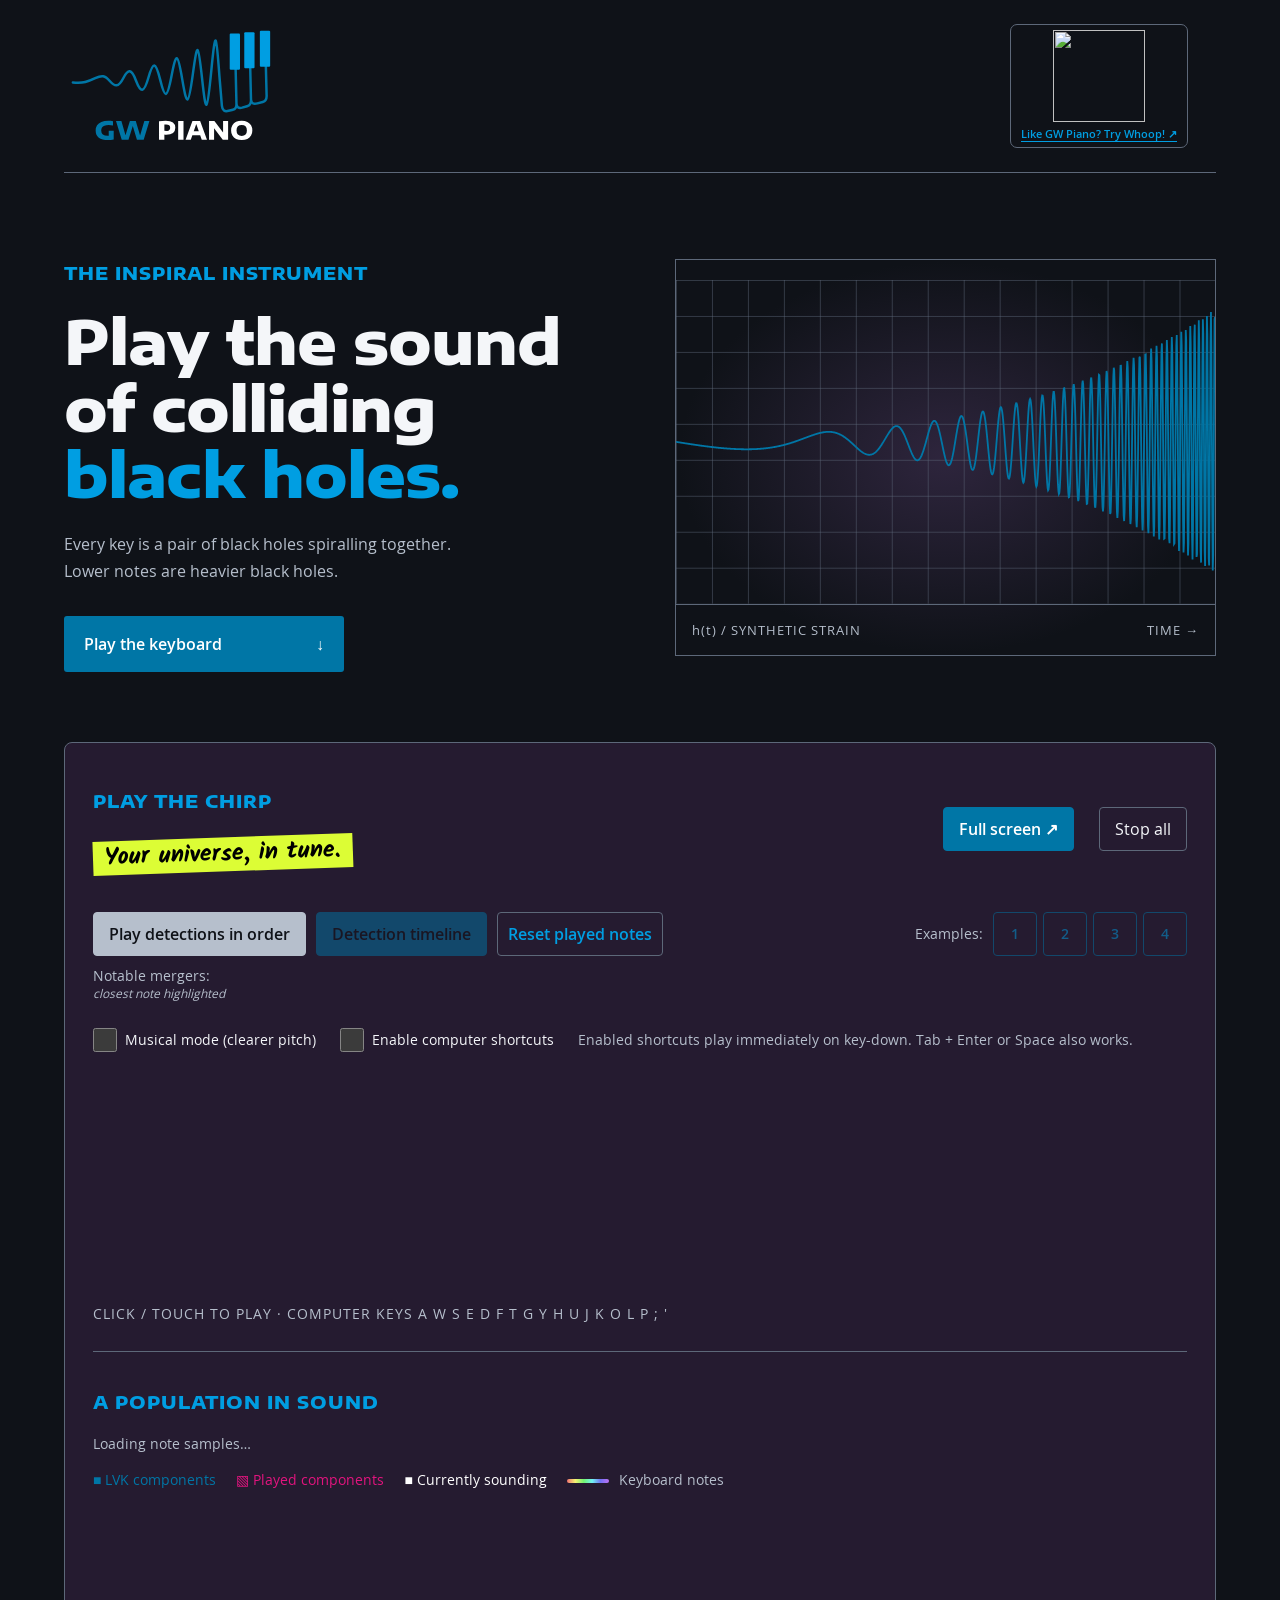
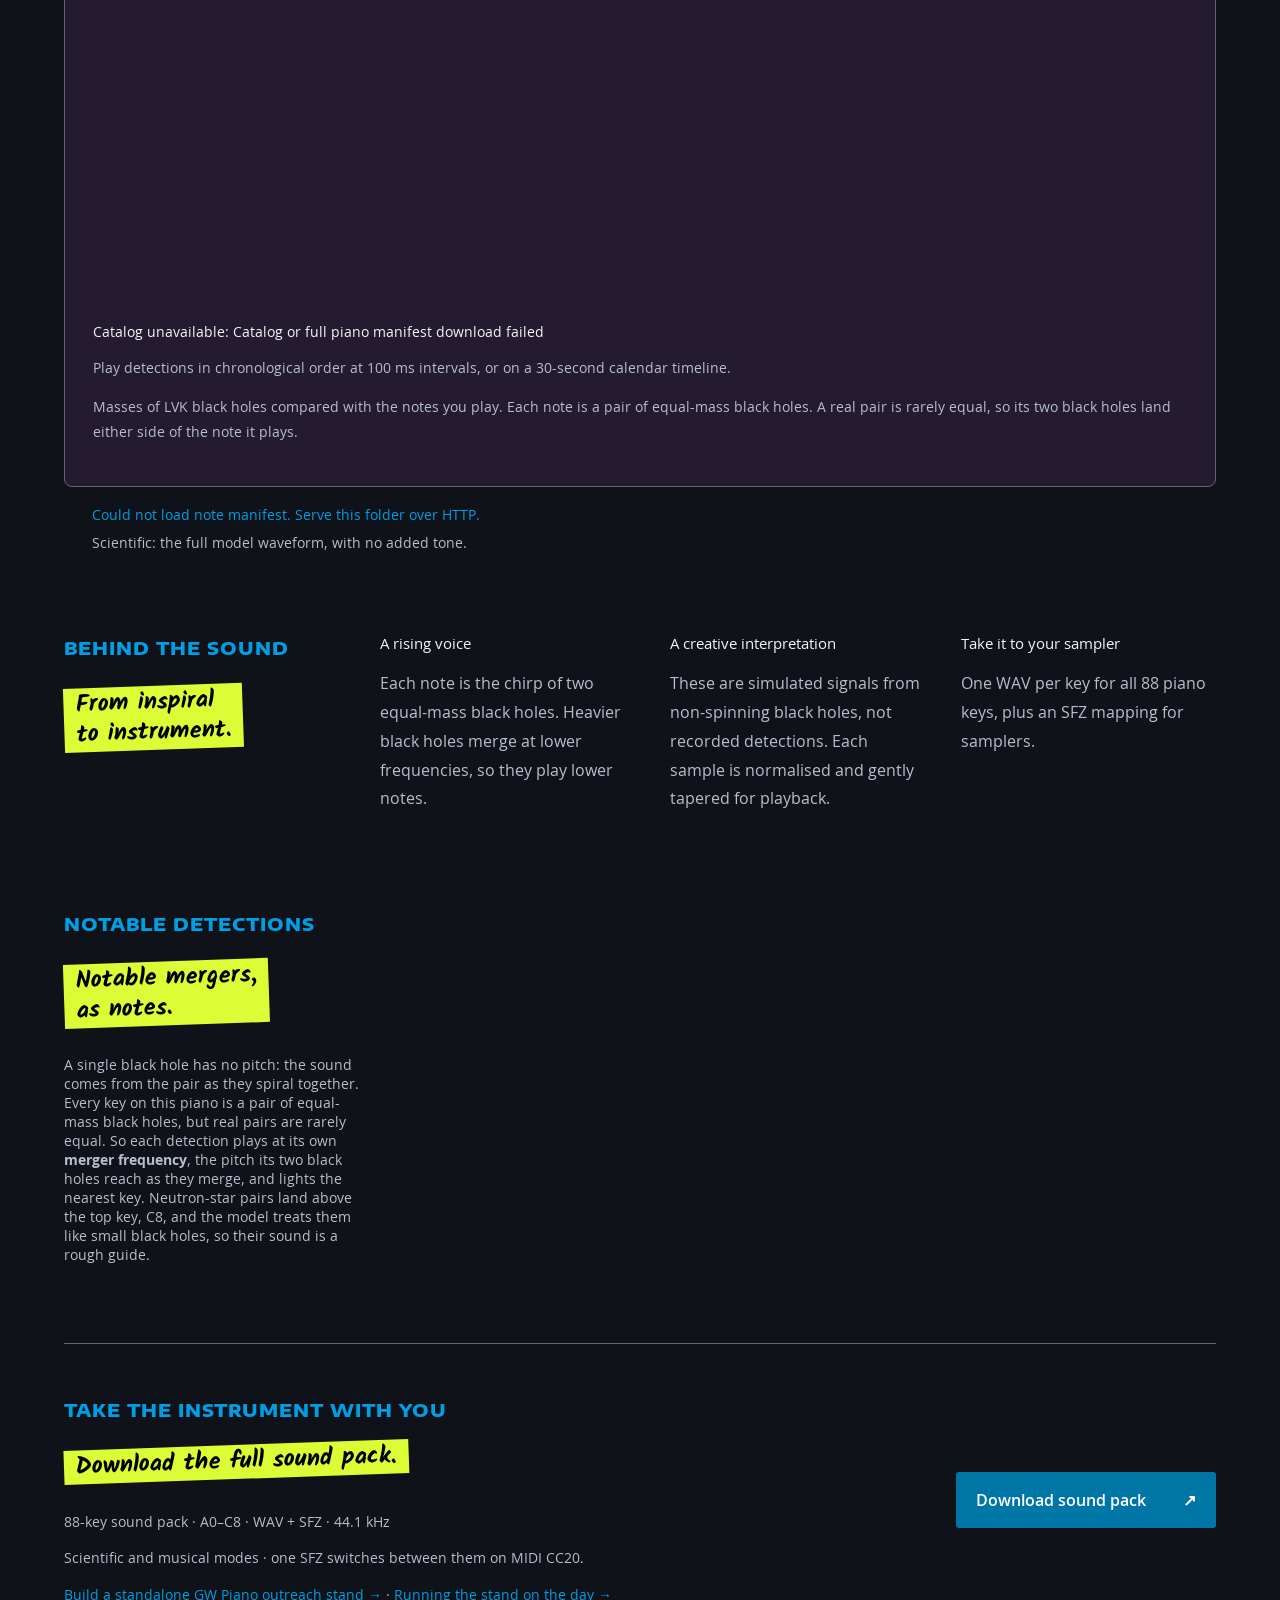
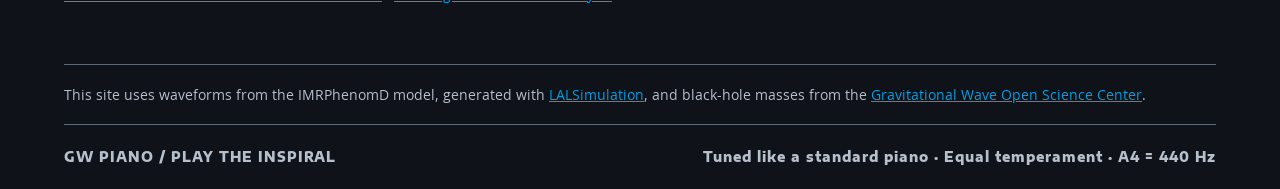
==== commit 86594dc4: "Extend computer shortcuts with O L P ; ' up to F5 Co-Authored-By: Claude Opus 5.5 <noreply@anthropic" ====
--- a/src/gw_piano/web/index.html
+++ b/src/gw_piano/web/index.html
@@ -3,6 +3,6 @@
 <body><a class="skip-link" href="#instrument">Skip to keyboard</a><a class="skip-link" href="#population">Skip to mass histogram</a><main>
 <header><a class="brand" href="./"><img src="gw-piano-dark.svg" alt="GW Piano — chirp into piano keys" width="220"></a><nav aria-label="Related tools"><a class="whoop-link" href="https://icg-gravwaves.github.io/whoop/"><img src="https://icg-gravwaves.github.io/whoop/assets/whoop.svg" alt="" width="92" height="92"><span>Like GW Piano? Try Whoop! ↗</span></a></nav></header>
 <section class="intro"><div><p class="eyebrow">THE INSPIRAL INSTRUMENT</p><h1>Play the sound<br>of colliding<br><em>black holes.</em></h1><p class="lede">Every key is a pair of black holes spiralling together. Lower notes are heavier black holes.</p><a class="download" href="#instrument">Play the keyboard <span>↓</span></a></div><div class="art"><svg viewBox="0 0 600 360" role="img" aria-label="An accelerating chirp waveform"><defs><pattern id="grid" width="40" height="40" patternUnits="userSpaceOnUse"><path d="M 40 0 L 0 0 0 40" fill="none" stroke="var(--line)" stroke-width="1"/></pattern></defs><rect width="600" height="360" fill="url(#grid)"/><path id="waveform" fill="none" stroke="var(--accent)" stroke-width="2"/></svg><div class="art-label"><span id="hero-label">h(t) / SYNTHETIC STRAIN</span><span>TIME →</span></div></div></section>
-<section id="instrument" tabindex="-1" class="instrument" aria-label="Playable keyboard and mass histogram"><div class="toolbar"><div><p class="eyebrow">PLAY THE CHIRP</p><h2 id="current">Your universe, in tune.</h2></div><button id="fullscreen" aria-pressed="false" aria-controls="instrument">Full screen ↗</button><button id="stop">Stop all</button><button id="retry-audio" hidden>Retry audio</button></div><div class="play-actions" role="group" aria-label="Automatic playback"><button id="play-events" type="button" disabled aria-describedby="events-help">Play detections in order</button><button id="play-timeline" type="button" disabled aria-describedby="events-help">Detection timeline</button><button id="pause-events" type="button" aria-pressed="false" hidden>Pause ❚❚</button><button id="reset" type="button">Reset played notes</button><span class="examples" role="group" aria-label="Example tunes"><span aria-hidden="true">Examples:</span><button id="play-tune" data-tune="0" type="button" aria-label="Play example 1" disabled>1</button><button id="play-tune-2" data-tune="1" type="button" aria-label="Play example 2" disabled>2</button><button id="play-tune-3" data-tune="2" type="button" aria-label="Play example 3" disabled>3</button><button id="play-tune-4" data-tune="3" type="button" aria-label="Play example 4" disabled>4</button></span></div><div class="notable-row" role="group" aria-label="Notable detections"><span class="notable-label" aria-hidden="true">Notable mergers:<small>closest note highlighted</small></span><span id="landmark-buttons"></span></div><div class="keyboard-options"><label><input type="checkbox" id="musical-mode" aria-describedby="mode-description"> Musical mode (clearer pitch)</label><label><input type="checkbox" id="shortcuts"> Enable computer shortcuts</label><span>Enabled shortcuts play immediately on key-down. Tab + Enter or Space also works.</span></div><p class="rotate-hint" aria-hidden="true">↻ Turn your phone sideways for a bigger keyboard.</p><div class="keyboard-scroll"><div id="keyboard" class="keyboard"></div></div><div class="hint"><span>CLICK / TOUCH TO PLAY · COMPUTER KEYS A W S E D F T G Y H U J K</span><span id="range"></span></div><div id="population" tabindex="-1" class="population"><p class="eyebrow">A POPULATION IN SOUND</p><p id="catalog-audio-status" class="small" role="status">Loading note samples…</p><p class="legend"><span class="legend-lvk">■ LVK components</span><span class="legend-played">▧ Played components</span><span class="legend-sounding">■ Currently sounding</span><span class="note-legend"><span class="note-swatch" aria-hidden="true"></span> Keyboard notes</span></p><div class="chart-scroll" role="region" tabindex="0" aria-label="Mass histogram; scroll horizontally to view all bins"><svg id="histogram" viewBox="0 0 1000 370" role="img" aria-label="Overlaid histograms of LVK and played component masses, with solid keyboard note markers behind the bars" aria-describedby="histogram-help"></svg></div><p id="chart-status" role="status"></p><div id="detection-timeline" hidden><div class="run-track"><div id="run-segments"></div><span id="timeline-cursor"></span></div><p id="timeline-date"></p></div><p id="events-help" class="small">Play detections in chronological order at 100 ms intervals, or on a 30-second calendar timeline.</p><p id="histogram-help" class="small">Masses of LVK black holes compared with the notes you play. Each note is a pair of equal-mass black holes. A real pair is rarely equal, so its two black holes land either side of the note it plays.</p><p id="catalog-info" class="small"></p></div></section><div class="instrument-status"><p id="status" role="status">Loading instrument…</p><p id="mode-description" class="playback-note" role="status"></p></div><section class="notes"><div><p class="eyebrow">BEHIND THE SOUND</p><h2>From inspiral<br>to instrument.</h2></div><article><h3>A rising voice</h3><p>Each note is the chirp of two equal-mass black holes. Heavier black holes merge at lower frequencies, so they play lower notes. <span id="note-examples"></span></p></article><article><h3>A creative interpretation</h3><p>These are simulated signals from non-spinning black holes, not recorded detections. Each sample is normalised and gently tapered for playback.</p></article><article><h3>Take it to your sampler</h3><p>One WAV per key for all 88 piano keys, plus an SFZ mapping for samplers.</p></article></section><section class="landmarks" aria-labelledby="landmarks-title"><div><p class="eyebrow">NOTABLE DETECTIONS</p><h2 id="landmarks-title">Notable mergers,<br>as notes.</h2><p class="small">A single black hole has no pitch: the sound comes from the pair as they spiral together. Every key on this piano is a pair of equal-mass black holes, but real pairs are rarely equal. So each detection plays at its own <b>merger frequency</b>, the pitch its two black holes reach as they merge, and lights the nearest key. Neutron-star pairs land above the top key, C8, and the model treats them like small black holes, so their sound is a rough guide.</p></div><div id="landmark-list" class="landmark-list"></div></section>
+<section id="instrument" tabindex="-1" class="instrument" aria-label="Playable keyboard and mass histogram"><div class="toolbar"><div><p class="eyebrow">PLAY THE CHIRP</p><h2 id="current">Your universe, in tune.</h2></div><button id="fullscreen" aria-pressed="false" aria-controls="instrument">Full screen ↗</button><button id="stop">Stop all</button><button id="retry-audio" hidden>Retry audio</button></div><div class="play-actions" role="group" aria-label="Automatic playback"><button id="play-events" type="button" disabled aria-describedby="events-help">Play detections in order</button><button id="play-timeline" type="button" disabled aria-describedby="events-help">Detection timeline</button><button id="pause-events" type="button" aria-pressed="false" hidden>Pause ❚❚</button><button id="reset" type="button">Reset played notes</button><span class="examples" role="group" aria-label="Example tunes"><span aria-hidden="true">Examples:</span><button id="play-tune" data-tune="0" type="button" aria-label="Play example 1" disabled>1</button><button id="play-tune-2" data-tune="1" type="button" aria-label="Play example 2" disabled>2</button><button id="play-tune-3" data-tune="2" type="button" aria-label="Play example 3" disabled>3</button><button id="play-tune-4" data-tune="3" type="button" aria-label="Play example 4" disabled>4</button></span></div><div class="notable-row" role="group" aria-label="Notable detections"><span class="notable-label" aria-hidden="true">Notable mergers:<small>closest note highlighted</small></span><span id="landmark-buttons"></span></div><div class="keyboard-options"><label><input type="checkbox" id="musical-mode" aria-describedby="mode-description"> Musical mode (clearer pitch)</label><label><input type="checkbox" id="shortcuts"> Enable computer shortcuts</label><span>Enabled shortcuts play immediately on key-down. Tab + Enter or Space also works.</span></div><p class="rotate-hint" aria-hidden="true">↻ Turn your phone sideways for a bigger keyboard.</p><div class="keyboard-scroll"><div id="keyboard" class="keyboard"></div></div><div class="hint"><span>CLICK / TOUCH TO PLAY · COMPUTER KEYS A W S E D F T G Y H U J K O L P ; '</span><span id="range"></span></div><div id="population" tabindex="-1" class="population"><p class="eyebrow">A POPULATION IN SOUND</p><p id="catalog-audio-status" class="small" role="status">Loading note samples…</p><p class="legend"><span class="legend-lvk">■ LVK components</span><span class="legend-played">▧ Played components</span><span class="legend-sounding">■ Currently sounding</span><span class="note-legend"><span class="note-swatch" aria-hidden="true"></span> Keyboard notes</span></p><div class="chart-scroll" role="region" tabindex="0" aria-label="Mass histogram; scroll horizontally to view all bins"><svg id="histogram" viewBox="0 0 1000 370" role="img" aria-label="Overlaid histograms of LVK and played component masses, with solid keyboard note markers behind the bars" aria-describedby="histogram-help"></svg></div><p id="chart-status" role="status"></p><div id="detection-timeline" hidden><div class="run-track"><div id="run-segments"></div><span id="timeline-cursor"></span></div><p id="timeline-date"></p></div><p id="events-help" class="small">Play detections in chronological order at 100 ms intervals, or on a 30-second calendar timeline.</p><p id="histogram-help" class="small">Masses of LVK black holes compared with the notes you play. Each note is a pair of equal-mass black holes. A real pair is rarely equal, so its two black holes land either side of the note it plays.</p><p id="catalog-info" class="small"></p></div></section><div class="instrument-status"><p id="status" role="status">Loading instrument…</p><p id="mode-description" class="playback-note" role="status"></p></div><section class="notes"><div><p class="eyebrow">BEHIND THE SOUND</p><h2>From inspiral<br>to instrument.</h2></div><article><h3>A rising voice</h3><p>Each note is the chirp of two equal-mass black holes. Heavier black holes merge at lower frequencies, so they play lower notes. <span id="note-examples"></span></p></article><article><h3>A creative interpretation</h3><p>These are simulated signals from non-spinning black holes, not recorded detections. Each sample is normalised and gently tapered for playback.</p></article><article><h3>Take it to your sampler</h3><p>One WAV per key for all 88 piano keys, plus an SFZ mapping for samplers.</p></article></section><section class="landmarks" aria-labelledby="landmarks-title"><div><p class="eyebrow">NOTABLE DETECTIONS</p><h2 id="landmarks-title">Notable mergers,<br>as notes.</h2><p class="small">A single black hole has no pitch: the sound comes from the pair as they spiral together. Every key on this piano is a pair of equal-mass black holes, but real pairs are rarely equal. So each detection plays at its own <b>merger frequency</b>, the pitch its two black holes reach as they merge, and lights the nearest key. Neutron-star pairs land above the top key, C8, and the model treats them like small black holes, so their sound is a rough guide.</p></div><div id="landmark-list" class="landmark-list"></div></section>
 <section id="sound-pack" class="pack-download" aria-labelledby="pack-title"><div><p class="eyebrow">TAKE THE INSTRUMENT WITH YOU</p><h2 id="pack-title">Download the full sound pack.</h2><p id="pack-info" class="small">88-key sound pack · A0–C8 · WAV + SFZ · 44.1 kHz</p><p class="small">Scientific and musical modes · one SFZ switches between them on MIDI CC20.</p><p class="small"><a href="stand.html">Build a standalone GW Piano outreach stand →</a> · <a href="stand-day.html">Running the stand on the day →</a></p></div><a class="download" href="gw-piano-sound-pack.zip" download>Download sound pack <span>↗</span></a></section><p class="credits small">This site uses waveforms from the IMRPhenomD model, generated with <a href="https://lscsoft.docs.ligo.org/lalsuite/lalsimulation/">LALSimulation</a>, and black-hole masses from the <a href="https://gwosc.org/">Gravitational Wave Open Science Center</a>.</p><footer><span>GW PIANO / PLAY THE INSPIRAL</span><span>Tuned like a standard piano · Equal temperament · A4 = 440 Hz</span></footer>
 </main></body></html>
